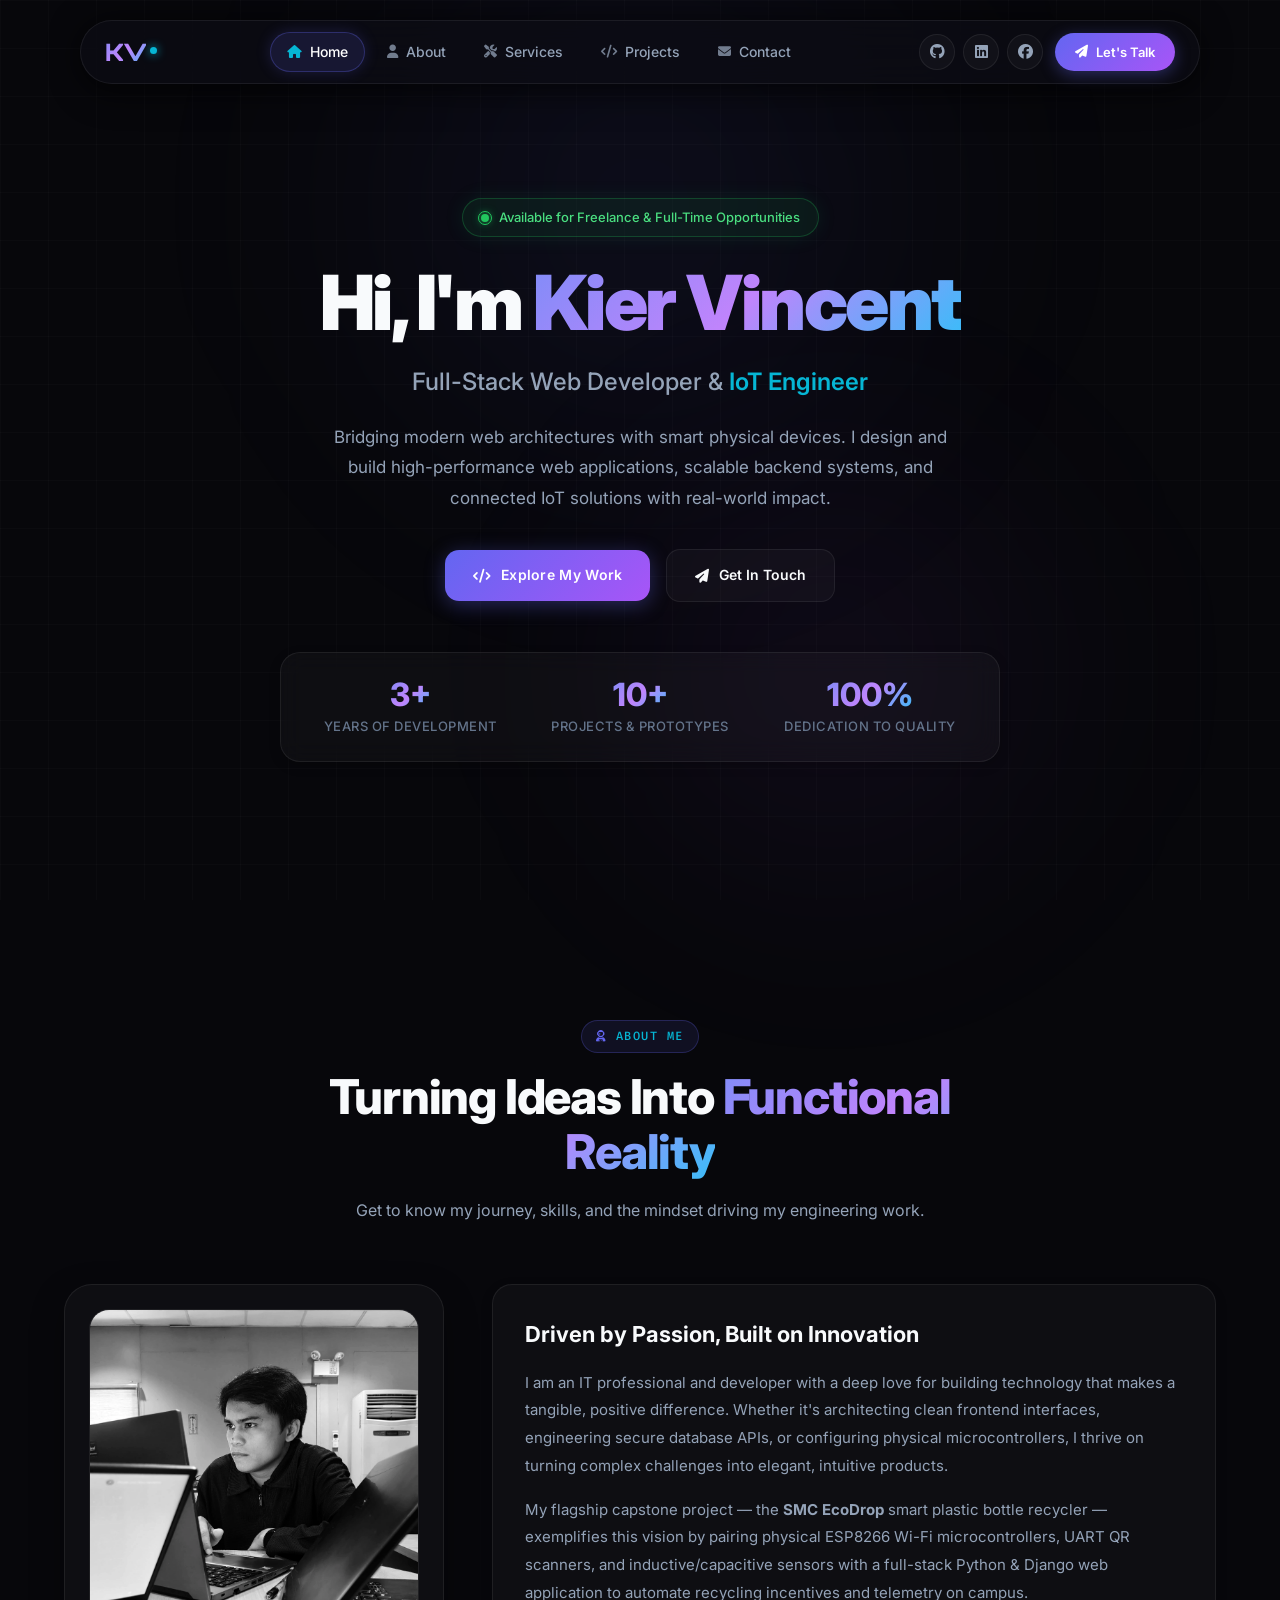
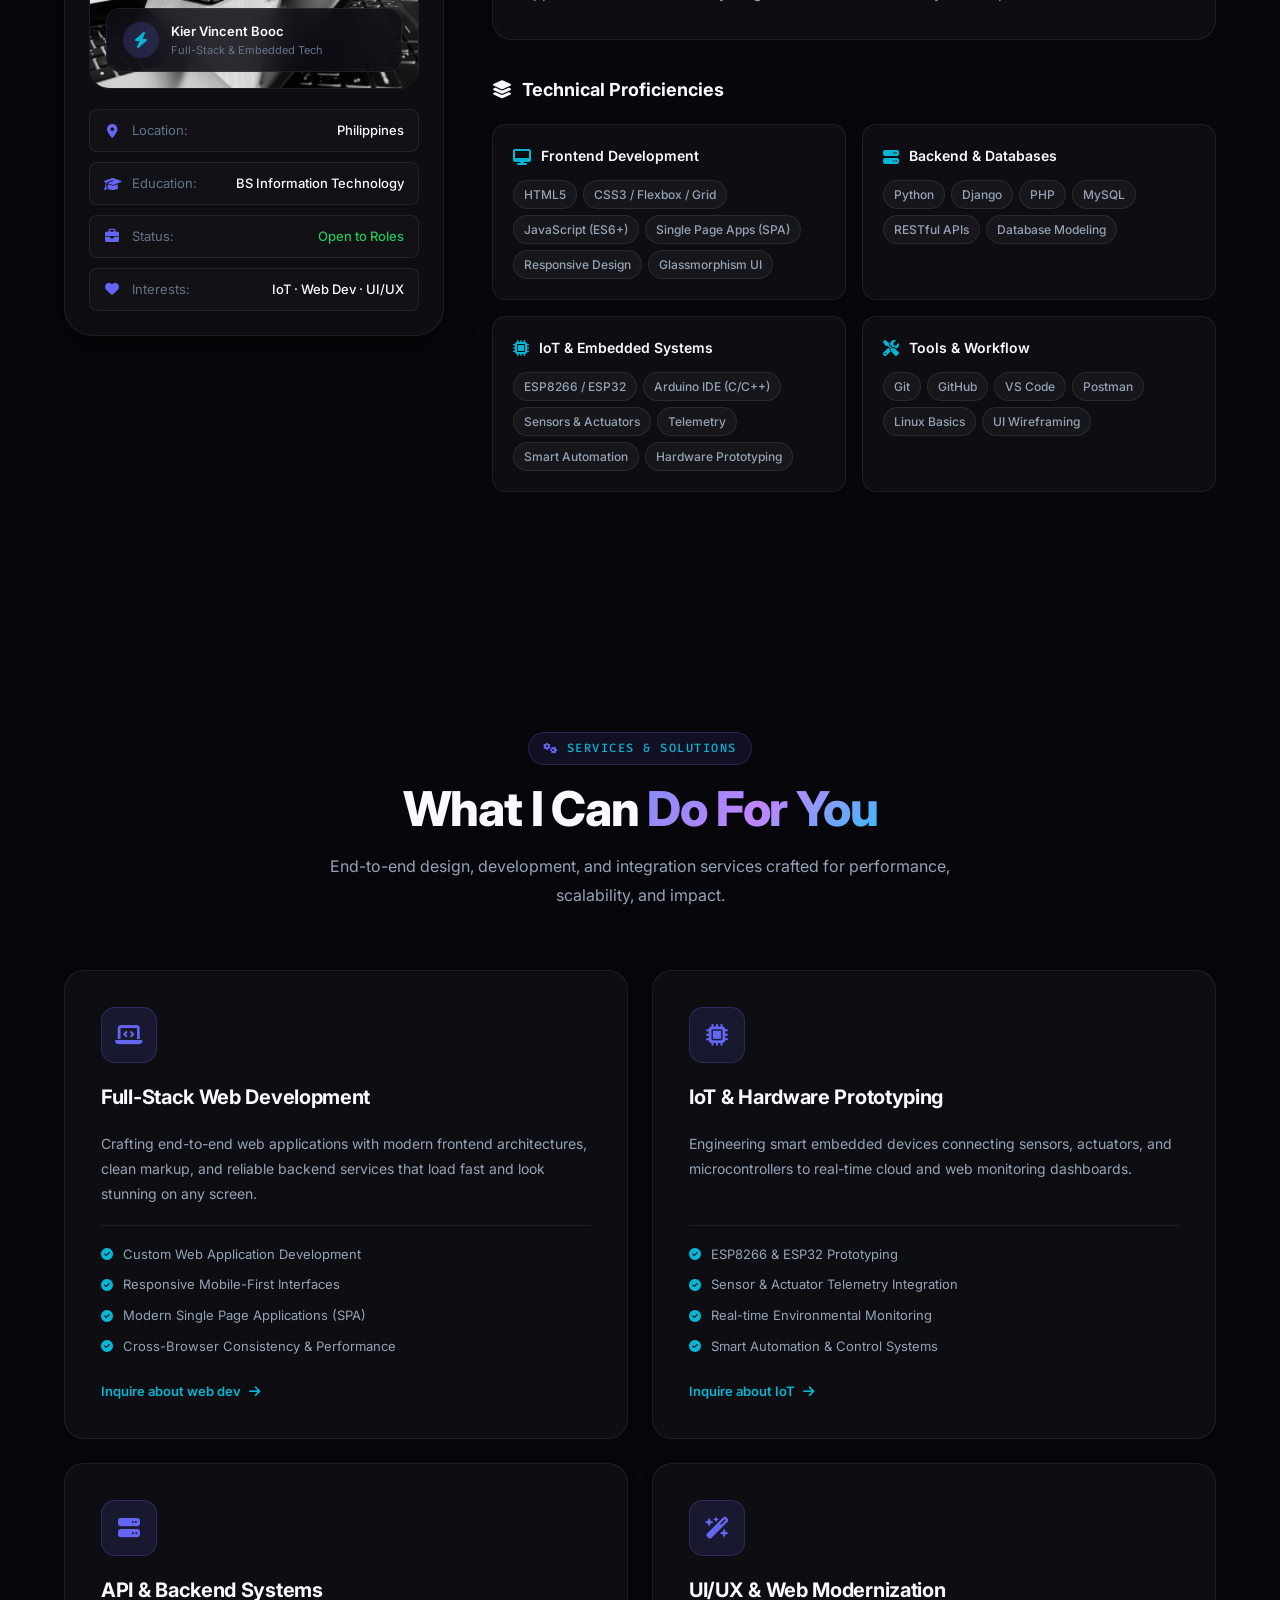
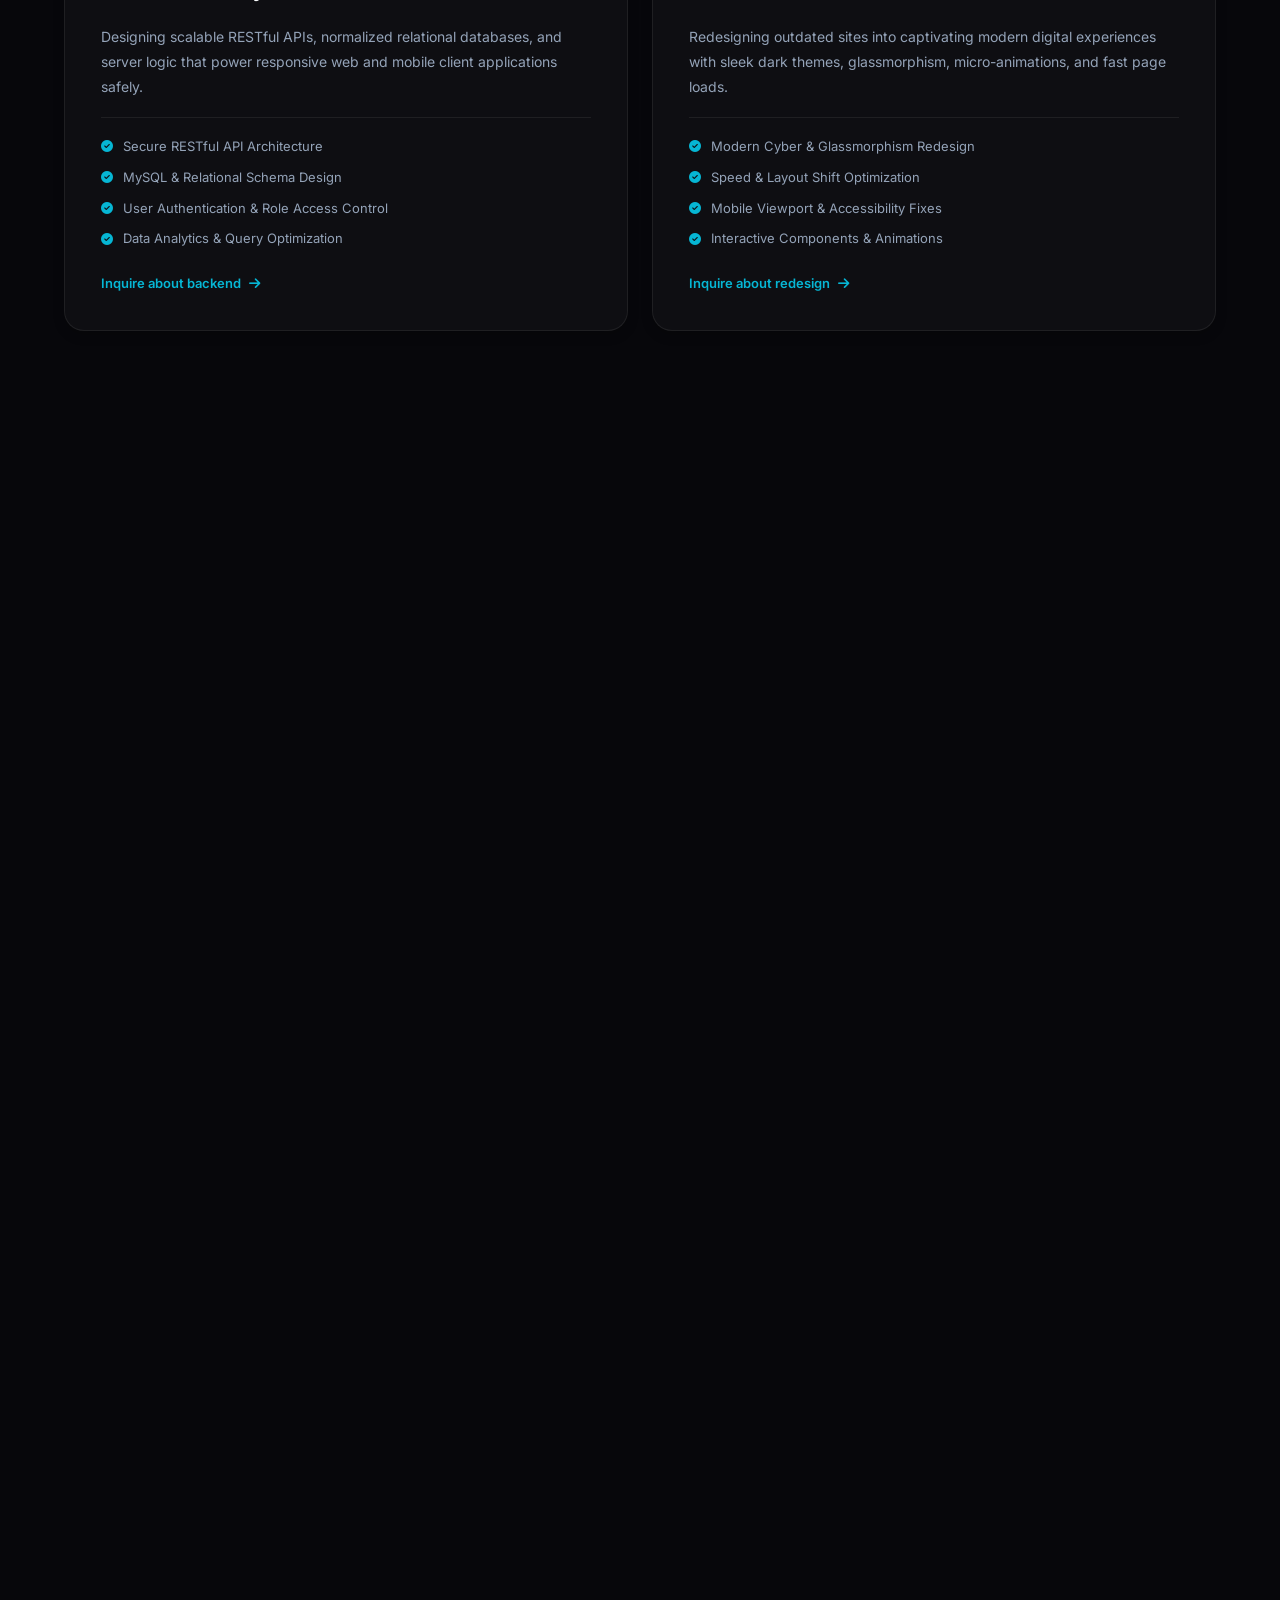
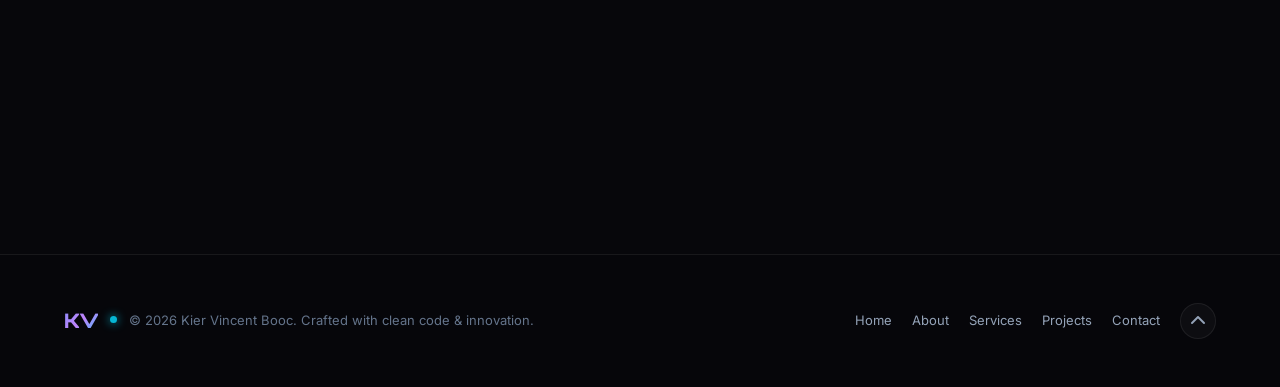
==== index.html @ 4b31ec6f "Refactor project: extract modular JS, optimize performance and accessibility" ====
<!DOCTYPE html>
<html lang="en">
<head>
    <meta charset="UTF-8">
    <meta name="viewport" content="width=device-width, initial-scale=1.0">
    <title>Kier Vincent Booc — Full-Stack Developer &amp; IoT Engineer</title>
    <meta name="description" content="Portfolio of Kier Vincent Booc — Full-Stack Developer and IoT Engineer crafting modern web applications, scalable backend systems, and intelligent embedded hardware.">
    <meta name="keywords" content="Kier Vincent Booc, Full Stack Developer, IoT Engineer, Web Developer, Portfolio, Philippines, Arduino, ESP8266, Python, Django">
    <meta name="author" content="Kier Vincent Booc">

    <!-- Open Graph / Social Sharing -->
    <meta property="og:type" content="website">
    <meta property="og:url" content="https://kiervincent5.github.io/">
    <meta property="og:title" content="Kier Vincent Booc — Full-Stack Developer &amp; IoT Engineer">
    <meta property="og:description" content="Modern web experiences, intelligent embedded hardware, and robust backend systems.">
    <meta property="og:image" content="assets/face.webp">

    <!-- Google Fonts Preconnect -->
    <link rel="preconnect" href="https://fonts.googleapis.com">
    <link rel="preconnect" href="https://fonts.gstatic.com" crossorigin>
    <link href="https://fonts.googleapis.com/css2?family=Inter:wght@300;400;500;600;700;800;900&family=Orbitron:wght@500;700;900&family=Fira+Code:wght@400;500;600&display=swap" rel="stylesheet">

    <!-- Font Awesome Icons -->
    <link rel="stylesheet" href="https://cdnjs.cloudflare.com/ajax/libs/font-awesome/6.5.1/css/all.min.css" crossorigin="anonymous" referrerpolicy="no-referrer">

    <!-- Application Stylesheet -->
    <link rel="stylesheet" href="styles/styles.css">

    <!-- Core Application Logic (Deferred) -->
    <script src="js/main.js" defer></script>
</head>
<body>
    <!-- Subtle Grid Background -->
    <div class="bg-grid-pattern" aria-hidden="true"></div>

    <!-- ==========================================================================
         SITE HEADER & FLOATING NAVIGATION
         ========================================================================== -->
    <header class="site-header">
        <nav class="navbar" id="navbar" aria-label="Main Navigation">
            <a href="#home" class="nav-brand" aria-label="Kier Vincent — Back to top">
                <span class="brand-logo">KV</span>
                <span class="brand-dot" aria-hidden="true"></span>
            </a>

            <!-- Desktop Menu -->
            <ul class="nav-menu">
                <li><a href="#home" class="nav-link active" id="nav-home"><i class="fa-solid fa-house" aria-hidden="true"></i> Home</a></li>
                <li><a href="#about" class="nav-link" id="nav-about"><i class="fa-solid fa-user" aria-hidden="true"></i> About</a></li>
                <li><a href="#services" class="nav-link" id="nav-services"><i class="fa-solid fa-screwdriver-wrench" aria-hidden="true"></i> Services</a></li>
                <li><a href="#projects" class="nav-link" id="nav-projects"><i class="fa-solid fa-code" aria-hidden="true"></i> Projects</a></li>
                <li><a href="#contact" class="nav-link" id="nav-contact"><i class="fa-solid fa-envelope" aria-hidden="true"></i> Contact</a></li>
            </ul>

            <!-- Header Actions -->
            <div class="nav-actions">
                <div class="nav-socials">
                    <a href="https://github.com/kiervincent5" class="social-icon-btn" aria-label="GitHub Profile" target="_blank" rel="noopener noreferrer">
                        <i class="fa-brands fa-github" aria-hidden="true"></i>
                    </a>
                    <a href="https://www.linkedin.com/in/kier-vincent-booc-4b088727a/" class="social-icon-btn" aria-label="LinkedIn Profile" target="_blank" rel="noopener noreferrer">
                        <i class="fa-brands fa-linkedin" aria-hidden="true"></i>
                    </a>
                    <a href="https://www.facebook.com/kiervincent35" class="social-icon-btn" aria-label="Facebook Profile" target="_blank" rel="noopener noreferrer">
                        <i class="fa-brands fa-facebook" aria-hidden="true"></i>
                    </a>
                </div>
                <a href="#contact" class="nav-cta-btn">
                    <i class="fa-solid fa-paper-plane" aria-hidden="true"></i> Let's Talk
                </a>
                <button class="mobile-toggle" id="mobileToggle" aria-label="Toggle navigation menu" aria-expanded="false" aria-controls="mobileDrawer">
                    <i class="fa-solid fa-bars" aria-hidden="true"></i>
                </button>
            </div>
        </nav>
    </header>

    <!-- Mobile Slide-Down Drawer -->
    <div class="mobile-drawer" id="mobileDrawer" role="dialog" aria-label="Mobile Navigation Menu">
        <a href="#home" class="nav-link mobile-link active"><i class="fa-solid fa-house" aria-hidden="true"></i> Home</a>
        <a href="#about" class="nav-link mobile-link"><i class="fa-solid fa-user" aria-hidden="true"></i> About</a>
        <a href="#services" class="nav-link mobile-link"><i class="fa-solid fa-screwdriver-wrench" aria-hidden="true"></i> Services</a>
        <a href="#projects" class="nav-link mobile-link"><i class="fa-solid fa-code" aria-hidden="true"></i> Projects</a>
        <a href="#contact" class="nav-link mobile-link"><i class="fa-solid fa-envelope" aria-hidden="true"></i> Contact</a>
        <div class="mobile-drawer-socials">
            <a href="https://github.com/kiervincent5" class="social-icon-btn" aria-label="GitHub Profile" target="_blank" rel="noopener noreferrer"><i class="fa-brands fa-github" aria-hidden="true"></i></a>
            <a href="https://www.linkedin.com/in/kier-vincent-booc-4b088727a/" class="social-icon-btn" aria-label="LinkedIn Profile" target="_blank" rel="noopener noreferrer"><i class="fa-brands fa-linkedin" aria-hidden="true"></i></a>
            <a href="https://www.facebook.com/kiervincent35" class="social-icon-btn" aria-label="Facebook Profile" target="_blank" rel="noopener noreferrer"><i class="fa-brands fa-facebook" aria-hidden="true"></i></a>
        </div>
    </div>

    <!-- ==========================================================================
         MAIN CONTENT WRAPPER
         ========================================================================== -->
    <main class="main-wrapper">

        <!-- ----------------------------------------------------------------------
             SECTION 1: HERO
             ---------------------------------------------------------------------- -->
        <section id="home" class="hero-section">
            <div class="container hero-content">
                <div class="status-badge">
                    <span class="status-dot" aria-hidden="true"></span>
                    Available for Freelance &amp; Full-Time Opportunities
                </div>

                <h1 class="hero-title">
                    Hi, I'm <span class="name-highlight">Kier Vincent</span>
                </h1>

                <p class="hero-role">
                    Full-Stack Web Developer &amp; <span>IoT Engineer</span>
                </p>

                <p class="hero-desc">
                    Bridging modern web architectures with smart physical devices. I design and build high-performance web applications, scalable backend systems, and connected IoT solutions with real-world impact.
                </p>

                <div class="hero-actions">
                    <a href="#projects" class="btn-primary">
                        <i class="fa-solid fa-code" aria-hidden="true"></i> Explore My Work
                    </a>
                    <a href="#contact" class="btn-secondary">
                        <i class="fa-solid fa-paper-plane" aria-hidden="true"></i> Get In Touch
                    </a>
                </div>

                <!-- Live Metrics Strip -->
                <div class="hero-stats">
                    <div class="stat-item">
                        <div class="stat-num">3+</div>
                        <div class="stat-label">Years of Development</div>
                    </div>
                    <div class="stat-item">
                        <div class="stat-num">10+</div>
                        <div class="stat-label">Projects &amp; Prototypes</div>
                    </div>
                    <div class="stat-item">
                        <div class="stat-num">100%</div>
                        <div class="stat-label">Dedication to Quality</div>
                    </div>
                </div>
            </div>
        </section>

        <!-- ----------------------------------------------------------------------
             SECTION 2: ABOUT
             ---------------------------------------------------------------------- -->
        <section id="about">
            <div class="container">
                <div class="section-head">
                    <div class="section-badge"><i class="fa-solid fa-user-astronaut" aria-hidden="true"></i> About Me</div>
                    <h2 class="section-title">Turning Ideas Into <span class="gradient-text">Functional Reality</span></h2>
                    <p class="section-desc">Get to know my journey, skills, and the mindset driving my engineering work.</p>
                </div>

                <div class="about-grid">
                    <!-- Profile Card -->
                    <div class="profile-card">
                        <div class="photo-wrapper">
                            <img src="assets/face.webp" alt="Kier Vincent Booc - Full-Stack Developer and IoT Engineer" width="400" height="400" fetchpriority="high">
                            <div class="photo-badge">
                                <div class="photo-badge-icon"><i class="fa-solid fa-bolt" aria-hidden="true"></i></div>
                                <div class="photo-badge-text">
                                    <span class="badge-title">Kier Vincent Booc</span>
                                    <span class="badge-subtitle">Full-Stack &amp; Embedded Tech</span>
                                </div>
                            </div>
                        </div>

                        <div class="profile-info-list">
                            <div class="profile-info-item">
                                <i class="fa-solid fa-location-dot" aria-hidden="true"></i>
                                <span>Location:</span>
                                <span>Philippines</span>
                            </div>
                            <div class="profile-info-item">
                                <i class="fa-solid fa-graduation-cap" aria-hidden="true"></i>
                                <span>Education:</span>
                                <span>BS Information Technology</span>
                            </div>
                            <div class="profile-info-item">
                                <i class="fa-solid fa-briefcase" aria-hidden="true"></i>
                                <span>Status:</span>
                                <span class="text-status-open">Open to Roles</span>
                            </div>
                            <div class="profile-info-item">
                                <i class="fa-solid fa-heart" aria-hidden="true"></i>
                                <span>Interests:</span>
                                <span>IoT · Web Dev · UI/UX</span>
                            </div>
                        </div>
                    </div>

                    <!-- Narrative & Categorized Skills -->
                    <div class="about-content">
                        <div class="about-bio-box">
                            <h3>Driven by Passion, Built on Innovation</h3>
                            <p>
                                I am an IT professional and developer with a deep love for building technology that makes a tangible, positive difference. Whether it's architecting clean frontend interfaces, engineering secure database APIs, or configuring physical microcontrollers, I thrive on turning complex challenges into elegant, intuitive products.
                            </p>
                            <p>
                                My flagship capstone project — the <strong>SMC EcoDrop</strong> smart plastic bottle recycler — exemplifies this vision by pairing physical ESP8266 Wi-Fi microcontrollers, UART QR scanners, and inductive/capacitive sensors with a full-stack Python &amp; Django web application to automate recycling incentives and telemetry on campus.
                            </p>
                        </div>

                        <!-- Skills Categorized -->
                        <div class="skills-block">
                            <div class="skills-block-title">
                                <i class="fa-solid fa-layer-group" aria-hidden="true"></i>
                                Technical Proficiencies
                            </div>

                            <div class="skills-categories">
                                <!-- Frontend -->
                                <div class="skill-category-card">
                                    <div class="category-header">
                                        <i class="fa-solid fa-desktop" aria-hidden="true"></i>
                                        <h4>Frontend Development</h4>
                                    </div>
                                    <div class="skills-pills">
                                        <span class="skill-pill">HTML5</span>
                                        <span class="skill-pill">CSS3 / Flexbox / Grid</span>
                                        <span class="skill-pill">JavaScript (ES6+)</span>
                                        <span class="skill-pill">Single Page Apps (SPA)</span>
                                        <span class="skill-pill">Responsive Design</span>
                                        <span class="skill-pill">Glassmorphism UI</span>
                                    </div>
                                </div>

                                <!-- Backend & Databases -->
                                <div class="skill-category-card">
                                    <div class="category-header">
                                        <i class="fa-solid fa-server" aria-hidden="true"></i>
                                        <h4>Backend &amp; Databases</h4>
                                    </div>
                                    <div class="skills-pills">
                                        <span class="skill-pill">Python</span>
                                        <span class="skill-pill">Django</span>
                                        <span class="skill-pill">PHP</span>
                                        <span class="skill-pill">MySQL</span>
                                        <span class="skill-pill">RESTful APIs</span>
                                        <span class="skill-pill">Database Modeling</span>
                                    </div>
                                </div>

                                <!-- IoT & Hardware -->
                                <div class="skill-category-card">
                                    <div class="category-header">
                                        <i class="fa-solid fa-microchip" aria-hidden="true"></i>
                                        <h4>IoT &amp; Embedded Systems</h4>
                                    </div>
                                    <div class="skills-pills">
                                        <span class="skill-pill">ESP8266 / ESP32</span>
                                        <span class="skill-pill">Arduino IDE (C/C++)</span>
                                        <span class="skill-pill">Sensors &amp; Actuators</span>
                                        <span class="skill-pill">Telemetry</span>
                                        <span class="skill-pill">Smart Automation</span>
                                        <span class="skill-pill">Hardware Prototyping</span>
                                    </div>
                                </div>

                                <!-- Tools & Workflow -->
                                <div class="skill-category-card">
                                    <div class="category-header">
                                        <i class="fa-solid fa-screwdriver-wrench" aria-hidden="true"></i>
                                        <h4>Tools &amp; Workflow</h4>
                                    </div>
                                    <div class="skills-pills">
                                        <span class="skill-pill">Git</span>
                                        <span class="skill-pill">GitHub</span>
                                        <span class="skill-pill">VS Code</span>
                                        <span class="skill-pill">Postman</span>
                                        <span class="skill-pill">Linux Basics</span>
                                        <span class="skill-pill">UI Wireframing</span>
                                    </div>
                                </div>
                            </div>
                        </div>

                    </div>
                </div>
            </div>
        </section>

        <!-- ----------------------------------------------------------------------
             SECTION 3: SERVICES
             ---------------------------------------------------------------------- -->
        <section id="services">
            <div class="container">
                <div class="section-head">
                    <div class="section-badge"><i class="fa-solid fa-gears" aria-hidden="true"></i> Services &amp; Solutions</div>
                    <h2 class="section-title">What I Can <span class="gradient-text">Do For You</span></h2>
                    <p class="section-desc">End-to-end design, development, and integration services crafted for performance, scalability, and impact.</p>
                </div>

                <div class="services-grid">
                    <!-- Service 1 -->
                    <div class="service-card">
                        <div class="service-icon-box">
                            <i class="fa-solid fa-laptop-code" aria-hidden="true"></i>
                        </div>
                        <h3 class="service-title">Full-Stack Web Development</h3>
                        <p class="service-desc">
                            Crafting end-to-end web applications with modern frontend architectures, clean markup, and reliable backend services that load fast and look stunning on any screen.
                        </p>
                        <ul class="service-features-list">
                            <li><i class="fa-solid fa-circle-check" aria-hidden="true"></i> Custom Web Application Development</li>
                            <li><i class="fa-solid fa-circle-check" aria-hidden="true"></i> Responsive Mobile-First Interfaces</li>
                            <li><i class="fa-solid fa-circle-check" aria-hidden="true"></i> Modern Single Page Applications (SPA)</li>
                            <li><i class="fa-solid fa-circle-check" aria-hidden="true"></i> Cross-Browser Consistency &amp; Performance</li>
                        </ul>
                        <a href="#contact" class="service-action-link">
                            Inquire about web dev <i class="fa-solid fa-arrow-right" aria-hidden="true"></i>
                        </a>
                    </div>

                    <!-- Service 2 -->
                    <div class="service-card">
                        <div class="service-icon-box">
                            <i class="fa-solid fa-microchip" aria-hidden="true"></i>
                        </div>
                        <h3 class="service-title">IoT &amp; Hardware Prototyping</h3>
                        <p class="service-desc">
                            Engineering smart embedded devices connecting sensors, actuators, and microcontrollers to real-time cloud and web monitoring dashboards.
                        </p>
                        <ul class="service-features-list">
                            <li><i class="fa-solid fa-circle-check" aria-hidden="true"></i> ESP8266 &amp; ESP32 Prototyping</li>
                            <li><i class="fa-solid fa-circle-check" aria-hidden="true"></i> Sensor &amp; Actuator Telemetry Integration</li>
                            <li><i class="fa-solid fa-circle-check" aria-hidden="true"></i> Real-time Environmental Monitoring</li>
                            <li><i class="fa-solid fa-circle-check" aria-hidden="true"></i> Smart Automation &amp; Control Systems</li>
                        </ul>
                        <a href="#contact" class="service-action-link">
                            Inquire about IoT <i class="fa-solid fa-arrow-right" aria-hidden="true"></i>
                        </a>
                    </div>

                    <!-- Service 3 -->
                    <div class="service-card">
                        <div class="service-icon-box">
                            <i class="fa-solid fa-server" aria-hidden="true"></i>
                        </div>
                        <h3 class="service-title">API &amp; Backend Systems</h3>
                        <p class="service-desc">
                            Designing scalable RESTful APIs, normalized relational databases, and server logic that power responsive web and mobile client applications safely.
                        </p>
                        <ul class="service-features-list">
                            <li><i class="fa-solid fa-circle-check" aria-hidden="true"></i> Secure RESTful API Architecture</li>
                            <li><i class="fa-solid fa-circle-check" aria-hidden="true"></i> MySQL &amp; Relational Schema Design</li>
                            <li><i class="fa-solid fa-circle-check" aria-hidden="true"></i> User Authentication &amp; Role Access Control</li>
                            <li><i class="fa-solid fa-circle-check" aria-hidden="true"></i> Data Analytics &amp; Query Optimization</li>
                        </ul>
                        <a href="#contact" class="service-action-link">
                            Inquire about backend <i class="fa-solid fa-arrow-right" aria-hidden="true"></i>
                        </a>
                    </div>

                    <!-- Service 4 -->
                    <div class="service-card">
                        <div class="service-icon-box">
                            <i class="fa-solid fa-wand-magic-sparkles" aria-hidden="true"></i>
                        </div>
                        <h3 class="service-title">UI/UX &amp; Web Modernization</h3>
                        <p class="service-desc">
                            Redesigning outdated sites into captivating modern digital experiences with sleek dark themes, glassmorphism, micro-animations, and fast page loads.
                        </p>
                        <ul class="service-features-list">
                            <li><i class="fa-solid fa-circle-check" aria-hidden="true"></i> Modern Cyber &amp; Glassmorphism Redesign</li>
                            <li><i class="fa-solid fa-circle-check" aria-hidden="true"></i> Speed &amp; Layout Shift Optimization</li>
                            <li><i class="fa-solid fa-circle-check" aria-hidden="true"></i> Mobile Viewport &amp; Accessibility Fixes</li>
                            <li><i class="fa-solid fa-circle-check" aria-hidden="true"></i> Interactive Components &amp; Animations</li>
                        </ul>
                        <a href="#contact" class="service-action-link">
                            Inquire about redesign <i class="fa-solid fa-arrow-right" aria-hidden="true"></i>
                        </a>
                    </div>
                </div>
            </div>
        </section>

        <!-- ----------------------------------------------------------------------
             SECTION 4: PROJECTS
             ---------------------------------------------------------------------- -->
        <section id="projects">
            <div class="container">
                <div class="section-head">
                    <div class="section-badge"><i class="fa-solid fa-code-fork" aria-hidden="true"></i> Portfolio Showcase</div>
                    <h2 class="section-title">Featured <span class="gradient-text">Works &amp; Case Studies</span></h2>
                    <p class="section-desc">A selection of IoT engineering systems, web platforms, and software solutions built with care.</p>
                </div>

                <div class="projects-list">

                    <!-- Spotlight Project: SMC EcoDrop Capstone -->
                    <div class="project-card-featured">
                        <div class="project-preview-media clickable-image" data-project-id="ecodrop" tabindex="0" role="button" aria-label="View screenshots for SMC EcoDrop">
                            <img src="assets/plasticbottle-recycle.jpg" alt="SMC EcoDrop Smart Recycler" width="600" height="450" loading="lazy" decoding="async">
                            <div class="media-hover-overlay" aria-hidden="true">
                                <i class="fa-solid fa-images"></i>
                                <span>Click to View 5 Screenshots</span>
                            </div>
                        </div>

                        <div class="project-card-body">
                            <div class="project-badge-row">
                                <span class="badge-featured"><i class="fa-solid fa-star" aria-hidden="true"></i> Featured Capstone Project</span>
                            </div>

                            <h3 class="project-card-title">SMC EcoDrop — Smart Plastic Bottle Recycler</h3>

                            <p class="project-card-desc">
                                An automated IoT recycling station that identifies students via a <strong>UART QR code scanner</strong>, validates deposited plastic bottles using <strong>inductive &amp; capacitive proximity sensors</strong>, and measures bin capacity with an <strong>HC-SR04 ultrasonic sensor</strong>. Data is transmitted via an <strong>ESP8266 Wi-Fi module</strong> to a <strong>Python &amp; Django web app</strong> that dispenses rewards and delivers real-time administrative analytics.
                            </p>

                            <div class="project-tech-tags">
                                <span class="tech-tag"><i class="fa-solid fa-wifi" aria-hidden="true"></i> ESP8266 Wi-Fi</span>
                                <span class="tech-tag"><i class="fa-brands fa-python" aria-hidden="true"></i> Python &amp; Django</span>
                                <span class="tech-tag"><i class="fa-solid fa-qrcode" aria-hidden="true"></i> UART QR Scanner</span>
                                <span class="tech-tag"><i class="fa-solid fa-wave-square" aria-hidden="true"></i> HC-SR04 Ultrasonic</span>
                                <span class="tech-tag"><i class="fa-solid fa-magnet" aria-hidden="true"></i> Proximity Sensors</span>
                                <span class="tech-tag"><i class="fa-solid fa-arrows-spin" aria-hidden="true"></i> MG996R Servo</span>
                            </div>

                            <!-- Hardware & Software Specs Breakdown -->
                            <div class="project-specs-grid">
                                <div class="spec-col">
                                    <div class="spec-col-title"><i class="fa-solid fa-microchip" aria-hidden="true"></i> Hardware System</div>
                                    <ul class="spec-list">
                                        <li><i class="fa-solid fa-wifi" aria-hidden="true"></i> <strong>ESP8266</strong> Wi-Fi Module</li>
                                        <li><i class="fa-solid fa-qrcode" aria-hidden="true"></i> <strong>UART TTL</strong> QR Code Scanner</li>
                                        <li><i class="fa-solid fa-magnet" aria-hidden="true"></i> <strong>Inductive &amp; Capacitive</strong> Sensors</li>
                                        <li><i class="fa-solid fa-wave-square" aria-hidden="true"></i> <strong>HC-SR04</strong> Ultrasonic Sensor</li>
                                        <li><i class="fa-solid fa-arrows-spin" aria-hidden="true"></i> <strong>MG996R</strong> High-Torque Servo</li>
                                        <li><i class="fa-solid fa-plug" aria-hidden="true"></i> <strong>12V Adapter</strong> &amp; Local Router</li>
                                    </ul>
                                </div>
                                <div class="spec-col">
                                    <div class="spec-col-title"><i class="fa-solid fa-code" aria-hidden="true"></i> Software Stack</div>
                                    <ul class="spec-list">
                                        <li><i class="fa-brands fa-python" aria-hidden="true"></i> <strong>Python &amp; Django</strong> Backend</li>
                                        <li><i class="fa-solid fa-globe" aria-hidden="true"></i> <strong>Web-Based Application</strong></li>
                                        <li><i class="fa-solid fa-microchip" aria-hidden="true"></i> <strong>Arduino IDE</strong> Firmware (C/C++)</li>
                                        <li><i class="fa-solid fa-terminal" aria-hidden="true"></i> <strong>Visual Studio Code</strong></li>
                                        <li><i class="fa-solid fa-coins" aria-hidden="true"></i> <strong>Reward Engine</strong> &amp; Analytics</li>
                                        <li><i class="fa-solid fa-network-wired" aria-hidden="true"></i> <strong>Local Wi-Fi</strong> LAN Telemetry</li>
                                    </ul>
                                </div>
                            </div>

                            <div class="project-buttons">
                                <button type="button" class="btn-project primary" data-project-id="ecodrop">
                                    <i class="fa-solid fa-images" aria-hidden="true"></i> View Screenshots
                                </button>
                                <a href="https://github.com/kiervincent5/SMC-EcoDrop" class="btn-project" target="_blank" rel="noopener noreferrer">
                                    <i class="fa-brands fa-github" aria-hidden="true"></i> GitHub Repository
                                </a>
                            </div>
                        </div>
                    </div>

                    <!-- Secondary Projects 2-Column Grid -->
                    <div class="projects-sub-grid">

                        <!-- Project 2: Django REST Backend -->
                        <div class="project-sub-card">
                            <div class="sub-card-media clickable-image" data-project-id="django" tabindex="0" role="button" aria-label="View Django Backend screenshot">
                                <img src="assets/django-dashboard.png" alt="Django REST Backend Platform" width="600" height="380" loading="lazy" decoding="async">
                            </div>
                            <div class="sub-card-body">
                                <div class="project-badge-row">
                                    <span class="badge-featured badge-cyan">
                                        <i class="fa-solid fa-server" aria-hidden="true"></i> Backend &amp; Cloud
                                    </span>
                                </div>
                                <h3>Web &amp; Backend Systems Platform</h3>
                                <p>
                                    High-performance backend architecture built with Python &amp; Django. Implements robust RESTful endpoints, JWT security, relational database migrations, and real-time administrative analytics dashboards.
                                </p>
                                <div class="project-tech-tags">
                                    <span class="tech-tag">Python</span>
                                    <span class="tech-tag">Django</span>
                                    <span class="tech-tag">REST API</span>
                                    <span class="tech-tag">MySQL</span>
                                </div>
                                <div class="project-buttons sub-card-actions">
                                    <button type="button" class="btn-project primary" data-project-id="django">
                                        <i class="fa-solid fa-images" aria-hidden="true"></i> Preview
                                    </button>
                                    <a href="https://github.com/kiervincent5" class="btn-project" target="_blank" rel="noopener noreferrer">
                                        <i class="fa-brands fa-github" aria-hidden="true"></i> GitHub Source
                                    </a>
                                </div>
                            </div>
                        </div>

                        <!-- Project 3: Smart IoT Mobile Controller -->
                        <div class="project-sub-card">
                            <div class="sub-card-media clickable-image" data-project-id="iotMobile" tabindex="0" role="button" aria-label="View IoT Mobile screenshot">
                                <img src="assets/iot-mobile.png" alt="IoT Mobile Controller" width="600" height="380" loading="lazy" decoding="async">
                            </div>
                            <div class="sub-card-body">
                                <div class="project-badge-row">
                                    <span class="badge-featured badge-purple">
                                        <i class="fa-solid fa-mobile-screen" aria-hidden="true"></i> Mobile &amp; Hardware
                                    </span>
                                </div>
                                <h3>IoT Mobile Controller &amp; Telemetry</h3>
                                <p>
                                    Cross-platform mobile application and interactive interface for controlling smart physical hardware. Visualizes real-time sensor streams, provides device toggles, and tracks historical metrics.
                                </p>
                                <div class="project-tech-tags">
                                    <span class="tech-tag">Mobile UI</span>
                                    <span class="tech-tag">IoT Telemetry</span>
                                    <span class="tech-tag">WebSockets</span>
                                    <span class="tech-tag">Automation</span>
                                </div>
                                <div class="project-buttons sub-card-actions">
                                    <button type="button" class="btn-project primary" data-project-id="iotMobile">
                                        <i class="fa-solid fa-images" aria-hidden="true"></i> Preview
                                    </button>
                                    <a href="https://github.com/kiervincent5" class="btn-project" target="_blank" rel="noopener noreferrer">
                                        <i class="fa-brands fa-github" aria-hidden="true"></i> GitHub Source
                                    </a>
                                </div>
                            </div>
                        </div>

                    </div>
                </div>
            </div>
        </section>

        <!-- ----------------------------------------------------------------------
             SECTION 5: CONTACT
             ---------------------------------------------------------------------- -->
        <section id="contact">
            <div class="container">
                <div class="section-head">
                    <div class="section-badge"><i class="fa-solid fa-paper-plane" aria-hidden="true"></i> Get In Touch</div>
                    <h2 class="section-title">Let's Build Something <span class="gradient-text">Great Together</span></h2>
                    <p class="section-desc">Have an upcoming project, a freelance opportunity, or want to discuss IoT and web development? Feel free to reach out anytime.</p>
                </div>

                <div class="contact-grid">
                    <!-- Contact Info Panel -->
                    <div class="contact-info-panel">
                        <div class="contact-card-box">
                            <h3>Let's Connect</h3>
                            <p>
                                I'm always open to discussing new software projects, IoT hardware ideas, or collaborative opportunities. Reach out via the channels below or send a message directly through the form.
                            </p>

                            <div class="contact-channels">
                                <a href="https://www.facebook.com/kiervincent35" class="channel-link channel-facebook" target="_blank" rel="noopener noreferrer">
                                    <div class="channel-icon"><i class="fa-brands fa-facebook-f" aria-hidden="true"></i></div>
                                    <div class="channel-details">
                                        <div class="channel-label">Facebook</div>
                                        <div class="channel-val">kiervincent35</div>
                                    </div>
                                    <i class="fa-solid fa-arrow-right" aria-hidden="true"></i>
                                </a>

                                <a href="https://www.linkedin.com/in/kier-vincent-booc-4b088727a/" class="channel-link channel-linkedin" target="_blank" rel="noopener noreferrer">
                                    <div class="channel-icon"><i class="fa-brands fa-linkedin-in" aria-hidden="true"></i></div>
                                    <div class="channel-details">
                                        <div class="channel-label">LinkedIn</div>
                                        <div class="channel-val">Kier Vincent Booc</div>
                                    </div>
                                    <i class="fa-solid fa-arrow-right" aria-hidden="true"></i>
                                </a>

                                <a href="https://github.com/kiervincent5" class="channel-link channel-github" target="_blank" rel="noopener noreferrer">
                                    <div class="channel-icon"><i class="fa-brands fa-github" aria-hidden="true"></i></div>
                                    <div class="channel-details">
                                        <div class="channel-label">GitHub</div>
                                        <div class="channel-val">kiervincent5</div>
                                    </div>
                                    <i class="fa-solid fa-arrow-right" aria-hidden="true"></i>
                                </a>
                            </div>

                            <div class="response-card">
                                <span class="response-pulse" aria-hidden="true"></span>
                                <div>
                                    <div class="response-text-title">Estimated Response Time</div>
                                    <div class="response-text-val">Usually within 24 hours</div>
                                </div>
                            </div>
                        </div>
                    </div>

                    <!-- Contact Form Panel -->
                    <div class="contact-form-panel">
                        <form class="contact-form" id="contactForm" novalidate>
                            <div class="form-row">
                                <div class="form-group">
                                    <label for="firstName">First Name</label>
                                    <input type="text" id="firstName" name="firstName" placeholder="John" autocomplete="given-name" required>
                                </div>
                                <div class="form-group">
                                    <label for="lastName">Last Name</label>
                                    <input type="text" id="lastName" name="lastName" placeholder="Doe" autocomplete="family-name" required>
                                </div>
                            </div>

                            <div class="form-group">
                                <label for="email">Email Address</label>
                                <input type="email" id="email" name="email" placeholder="john.doe@example.com" autocomplete="email" required>
                            </div>

                            <div class="form-group">
                                <label for="serviceInterest">Service of Interest</label>
                                <select id="serviceInterest" name="serviceInterest">
                                    <option value="General Inquiry">General Inquiry / Greeting</option>
                                    <option value="Full-Stack Web Development">Full-Stack Web Development</option>
                                    <option value="IoT & Hardware Prototyping">IoT &amp; Hardware Prototyping</option>
                                    <option value="API & Backend Systems">API &amp; Backend Systems</option>
                                    <option value="UI/UX & Web Modernization">UI/UX &amp; Web Modernization</option>
                                </select>
                            </div>

                            <div class="form-group">
                                <label for="message">Message</label>
                                <textarea id="message" name="message" placeholder="Tell me about your project, requirements, or idea..." required></textarea>
                            </div>

                            <div class="form-submit-row">
                                <button type="submit" class="btn-primary" id="submitBtn">
                                    <i class="fa-solid fa-paper-plane" aria-hidden="true"></i> Send Message
                                </button>
                            </div>

                            <div id="formStatus"></div>
                        </form>
                    </div>
                </div>
            </div>
        </section>

    </main>

    <!-- ==========================================================================
         SITE FOOTER
         ========================================================================== -->
    <footer class="site-footer">
        <div class="container footer-content">
            <div class="footer-brand">
                <span class="brand-logo">KV</span>
                <span class="brand-dot" aria-hidden="true"></span>
                <span class="footer-copy">&copy; 2026 Kier Vincent Booc. Crafted with clean code &amp; innovation.</span>
            </div>

            <div class="footer-links">
                <a href="#home" class="footer-link">Home</a>
                <a href="#about" class="footer-link">About</a>
                <a href="#services" class="footer-link">Services</a>
                <a href="#projects" class="footer-link">Projects</a>
                <a href="#contact" class="footer-link">Contact</a>
                <a href="#home" class="back-to-top-btn" aria-label="Back to top">
                    <i class="fa-solid fa-chevron-up" aria-hidden="true"></i>
                </a>
            </div>
        </div>
    </footer>

    <!-- ==========================================================================
         SCREENSHOT GALLERY MODAL LIGHTBOX
         ========================================================================== -->
    <div id="projectModal" class="modal" role="dialog" aria-modal="true" aria-labelledby="modalTitle">
        <div class="modal-content">
            <button type="button" class="close-modal" id="closeModalBtn" aria-label="Close modal">&times;</button>
            
            <div class="modal-media-frame">
                <div class="modal-controls">
                    <button type="button" class="nav-arrow prev-arrow" aria-label="Previous screenshot"><i class="fa-solid fa-chevron-left" aria-hidden="true"></i></button>
                    <button type="button" class="nav-arrow next-arrow" aria-label="Next screenshot"><i class="fa-solid fa-chevron-right" aria-hidden="true"></i></button>
                </div>
                <img id="modalImg" src="" alt="Project Screenshot Preview">
            </div>

            <div class="modal-dots" id="modalDots"></div>

            <div class="modal-footer">
                <h3 id="modalTitle"></h3>
                <p id="modalDesc"></p>
            </div>
        </div>
    </div>
</body>
</html>
---- styles/styles.css ----
/* ==========================================================================
   KV. — KIER VINCENT BOOC PORTFOLIO
   Modern Cyber-Glass Design System & Stylesheet (2026 Edition)
   ========================================================================== */

@import url('https://fonts.googleapis.com/css2?family=Inter:wght@300;400;500;600;700;800;900&family=Orbitron:wght@500;700;900&family=Fira+Code:wght@400;500;600&display=swap');

/* --- Root Design Tokens --- */
:root {
    --bg-primary: #07070b;
    --bg-secondary: #0d0d15;
    --bg-card: rgba(255, 255, 255, 0.03);
    --bg-card-hover: rgba(255, 255, 255, 0.06);
    --bg-glass: rgba(13, 13, 21, 0.75);
    --bg-glass-elevated: rgba(22, 22, 35, 0.85);

    --accent-1: #6366f1;       /* Indigo */
    --accent-2: #a855f7;       /* Purple */
    --accent-3: #06b6d4;       /* Cyan */
    --accent-green: #22c55e;   /* Online / Active */

    --gradient-main: linear-gradient(135deg, #6366f1 0%, #a855f7 100%);
    --gradient-text: linear-gradient(135deg, #818cf8 0%, #c084fc 50%, #38bdf8 100%);
    --gradient-glow: linear-gradient(135deg, rgba(99, 102, 241, 0.25), rgba(168, 85, 247, 0.25));

    --text-primary: #f8fafc;
    --text-secondary: #94a3b8;
    --text-muted: #64748b;
    --text-accent: #818cf8;

    --border-subtle: rgba(255, 255, 255, 0.07);
    --border-card: rgba(255, 255, 255, 0.09);
    --border-accent: rgba(99, 102, 241, 0.4);

    --shadow-sm: 0 4px 12px rgba(0, 0, 0, 0.2);
    --shadow-md: 0 12px 32px rgba(0, 0, 0, 0.35);
    --shadow-lg: 0 20px 50px rgba(0, 0, 0, 0.5);
    --shadow-glow: 0 0 40px rgba(99, 102, 241, 0.18);
    --shadow-glow-strong: 0 0 60px rgba(99, 102, 241, 0.3);

    --radius-sm: 8px;
    --radius-md: 14px;
    --radius-lg: 20px;
    --radius-xl: 28px;
    --radius-full: 9999px;

    --transition: all 0.3s cubic-bezier(0.16, 1, 0.3, 1);
    --transition-fast: all 0.15s ease;
}

/* --- Global Reset & Base --- */
*, *::before, *::after {
    margin: 0;
    padding: 0;
    box-sizing: border-box;
}

html {
    scroll-behavior: smooth;
    font-size: 16px;
    color-scheme: dark;
}

body {
    font-family: 'Inter', -apple-system, BlinkMacSystemFont, sans-serif;
    background-color: var(--bg-primary);
    color: var(--text-primary);
    line-height: 1.6;
    overflow-x: hidden;
    position: relative;
    min-height: 100vh;
}

/* Background Ambient Lighting */
body::before {
    content: '';
    position: fixed;
    top: -20%;
    left: 20%;
    width: 60vw;
    height: 60vw;
    border-radius: 50%;
    background: radial-gradient(circle, rgba(99, 102, 241, 0.09) 0%, transparent 70%);
    pointer-events: none;
    z-index: 0;
    filter: blur(100px);
}

body::after {
    content: '';
    position: fixed;
    bottom: -10%;
    right: 10%;
    width: 50vw;
    height: 50vw;
    border-radius: 50%;
    background: radial-gradient(circle, rgba(168, 85, 247, 0.07) 0%, transparent 70%);
    pointer-events: none;
    z-index: 0;
    filter: blur(90px);
}

.bg-grid-pattern {
    position: fixed;
    inset: 0;
    background-image: 
        linear-gradient(rgba(255, 255, 255, 0.02) 1px, transparent 1px),
        linear-gradient(90deg, rgba(255, 255, 255, 0.02) 1px, transparent 1px);
    background-size: 48px 48px;
    pointer-events: none;
    z-index: 0;
}

/* Container Wrapper */
.main-wrapper {
    position: relative;
    z-index: 1;
    width: 100%;
}

.container {
    width: 100%;
    max-width: 1200px;
    margin: 0 auto;
    padding: 0 24px;
}

/* ==========================================================================
   HEADER & NAVBAR (Modern Floating Glass Island)
   ========================================================================== */
.site-header {
    position: fixed;
    top: 20px;
    left: 0;
    width: 100%;
    z-index: 1000;
    display: flex;
    justify-content: center;
    pointer-events: none;
    padding: 0 20px;
}

.navbar {
    pointer-events: auto;
    width: 100%;
    max-width: 1120px;
    height: 64px;
    background: var(--bg-glass);
    backdrop-filter: blur(20px);
    -webkit-backdrop-filter: blur(20px);
    border: 1px solid var(--border-subtle);
    border-radius: var(--radius-full);
    display: flex;
    align-items: center;
    justify-content: space-between;
    padding: 0 24px;
    box-shadow: var(--shadow-md), 0 0 30px rgba(0, 0, 0, 0.5);
    transition: var(--transition);
}

.nav-scrolled {
    background: rgba(10, 10, 18, 0.92);
    border-color: rgba(255, 255, 255, 0.12);
    box-shadow: var(--shadow-lg), var(--shadow-glow);
}

/* Logo */
.nav-brand {
    display: flex;
    align-items: center;
    text-decoration: none;
    gap: 4px;
}

.brand-logo {
    font-family: 'Orbitron', sans-serif;
    font-size: 24px;
    font-weight: 900;
    letter-spacing: -1px;
    background: var(--gradient-text);
    -webkit-background-clip: text;
    -webkit-text-fill-color: transparent;
    background-clip: text;
    transition: var(--transition);
}

.brand-dot {
    width: 7px;
    height: 7px;
    border-radius: 50%;
    background: var(--accent-3);
    box-shadow: 0 0 10px var(--accent-3);
    margin-bottom: 2px;
}

.nav-brand:hover .brand-logo {
    filter: drop-shadow(0 0 12px rgba(99, 102, 241, 0.7));
}

/* Nav Links */
.nav-menu {
    display: flex;
    align-items: center;
    list-style: none;
    gap: 6px;
}

.nav-link {
    text-decoration: none;
    color: var(--text-secondary);
    font-size: 14px;
    font-weight: 500;
    padding: 8px 16px;
    border-radius: var(--radius-full);
    transition: var(--transition);
    display: flex;
    align-items: center;
    gap: 8px;
    position: relative;
}

.nav-link i {
    font-size: 13px;
    opacity: 0.75;
}

.nav-link:hover {
    color: var(--text-primary);
    background: rgba(255, 255, 255, 0.05);
}

.nav-link.active {
    color: #fff;
    background: rgba(99, 102, 241, 0.15);
    border: 1px solid rgba(99, 102, 241, 0.3);
    box-shadow: 0 0 15px rgba(99, 102, 241, 0.2);
}

.nav-link.active i {
    color: var(--accent-3);
    opacity: 1;
}

/* Header Right Actions */
.nav-actions {
    display: flex;
    align-items: center;
    gap: 12px;
}

.nav-socials {
    display: flex;
    align-items: center;
    gap: 8px;
}

.social-icon-btn {
    width: 36px;
    height: 36px;
    border-radius: 50%;
    background: var(--bg-card);
    border: 1px solid var(--border-subtle);
    display: flex;
    align-items: center;
    justify-content: center;
    color: var(--text-secondary);
    text-decoration: none;
    font-size: 15px;
    transition: var(--transition);
}

.social-icon-btn:hover {
    color: var(--text-primary);
    border-color: var(--border-accent);
    background: var(--bg-card-hover);
    transform: translateY(-2px);
    box-shadow: 0 0 12px rgba(99, 102, 241, 0.3);
}

.nav-cta-btn {
    display: inline-flex;
    align-items: center;
    gap: 8px;
    padding: 9px 20px;
    border-radius: var(--radius-full);
    background: var(--gradient-main);
    color: white;
    text-decoration: none;
    font-size: 13px;
    font-weight: 600;
    transition: var(--transition);
    box-shadow: 0 4px 16px rgba(99, 102, 241, 0.35);
}

.nav-cta-btn:hover {
    transform: translateY(-2px);
    box-shadow: 0 8px 24px rgba(99, 102, 241, 0.5);
    filter: brightness(1.1);
}

/* Mobile Toggle */
.mobile-toggle {
    display: none;
    background: transparent;
    border: none;
    color: var(--text-primary);
    font-size: 20px;
    cursor: pointer;
    width: 40px;
    height: 40px;
    border-radius: 50%;
    align-items: center;
    justify-content: center;
}

/* Mobile Drawer */
.mobile-drawer {
    display: none;
    position: fixed;
    top: 90px;
    left: 20px;
    right: 20px;
    background: rgba(13, 13, 21, 0.96);
    backdrop-filter: blur(24px);
    -webkit-backdrop-filter: blur(24px);
    border: 1px solid var(--border-subtle);
    border-radius: var(--radius-lg);
    padding: 24px;
    z-index: 999;
    box-shadow: var(--shadow-lg), var(--shadow-glow);
    flex-direction: column;
    gap: 16px;
}

.mobile-drawer.active {
    display: flex;
    animation: drawerIn 0.25s ease forwards;
}

.mobile-drawer .nav-link {
    font-size: 16px;
    padding: 12px 18px;
    border-radius: var(--radius-md);
}

.mobile-drawer-socials {
    display: flex;
    gap: 12px;
    padding-top: 12px;
    border-top: 1px solid var(--border-subtle);
    justify-content: center;
}

/* ==========================================================================
   SECTIONS COMMON STYLES
   ========================================================================== */
section {
    padding: 120px 0;
    scroll-margin-top: 80px;
    position: relative;
}

.section-head {
    text-align: center;
    max-width: 680px;
    margin: 0 auto 60px auto;
}

.section-badge {
    display: inline-flex;
    align-items: center;
    gap: 8px;
    padding: 6px 14px;
    background: rgba(99, 102, 241, 0.1);
    border: 1px solid rgba(99, 102, 241, 0.25);
    border-radius: var(--radius-full);
    font-family: 'Fira Code', monospace;
    font-size: 12px;
    font-weight: 500;
    color: var(--accent-3);
    text-transform: uppercase;
    letter-spacing: 1.5px;
    margin-bottom: 16px;
}

.section-badge i {
    font-size: 11px;
    color: var(--accent-1);
}

.section-title {
    font-size: clamp(32px, 4vw, 48px);
    font-weight: 800;
    letter-spacing: -1.2px;
    line-height: 1.15;
    margin-bottom: 16px;
    color: var(--text-primary);
}

.section-title .gradient-text {
    background: var(--gradient-text);
    -webkit-background-clip: text;
    -webkit-text-fill-color: transparent;
    background-clip: text;
}

.section-desc {
    font-size: 16px;
    color: var(--text-secondary);
    line-height: 1.8;
}

/* Buttons */
.btn-primary {
    display: inline-flex;
    align-items: center;
    justify-content: center;
    gap: 10px;
    padding: 14px 28px;
    border-radius: var(--radius-md);
    background: var(--gradient-main);
    color: white;
    text-decoration: none;
    font-size: 14px;
    font-weight: 600;
    letter-spacing: 0.3px;
    transition: var(--transition);
    border: none;
    cursor: pointer;
    box-shadow: 0 4px 20px rgba(99, 102, 241, 0.35);
}

.btn-primary:hover {
    transform: translateY(-2px);
    box-shadow: 0 8px 30px rgba(99, 102, 241, 0.55);
    filter: brightness(1.1);
}

.btn-secondary {
    display: inline-flex;
    align-items: center;
    justify-content: center;
    gap: 10px;
    padding: 14px 28px;
    border-radius: var(--radius-md);
    background: var(--bg-card);
    color: var(--text-primary);
    text-decoration: none;
    font-size: 14px;
    font-weight: 600;
    border: 1px solid var(--border-subtle);
    transition: var(--transition);
    cursor: pointer;
}

.btn-secondary:hover {
    transform: translateY(-2px);
    border-color: var(--border-accent);
    background: var(--bg-card-hover);
    box-shadow: var(--shadow-glow);
}

/* ==========================================================================
   SECTION 1: HERO SECTION
   ========================================================================== */
.hero-section {
    min-height: 100vh;
    display: flex;
    align-items: center;
    justify-content: center;
    padding-top: 140px;
    padding-bottom: 80px;
    position: relative;
}

.hero-content {
    max-width: 860px;
    text-align: center;
    display: flex;
    flex-direction: column;
    align-items: center;
}

.status-badge {
    display: inline-flex;
    align-items: center;
    gap: 10px;
    padding: 8px 18px;
    border-radius: var(--radius-full);
    background: rgba(34, 197, 94, 0.08);
    border: 1px solid rgba(34, 197, 94, 0.25);
    color: #4ade80;
    font-size: 13px;
    font-weight: 500;
    margin-bottom: 24px;
    box-shadow: 0 0 20px rgba(34, 197, 94, 0.1);
}

.status-dot {
    width: 8px;
    height: 8px;
    border-radius: 50%;
    background: #22c55e;
    box-shadow: 0 0 10px #22c55e;
    position: relative;
}

.status-dot::after {
    content: '';
    position: absolute;
    inset: -3px;
    border-radius: 50%;
    border: 1px solid #22c55e;
    animation: ping 2s cubic-bezier(0, 0, 0.2, 1) infinite;
}

.hero-title {
    font-size: clamp(40px, 6vw, 76px);
    font-weight: 900;
    letter-spacing: -2.5px;
    line-height: 1.08;
    margin-bottom: 20px;
}

.hero-title .name-highlight {
    background: var(--gradient-text);
    -webkit-background-clip: text;
    -webkit-text-fill-color: transparent;
    background-clip: text;
    display: inline-block;
}

.hero-role {
    font-size: clamp(18px, 2.5vw, 24px);
    font-weight: 500;
    color: var(--text-secondary);
    margin-bottom: 20px;
}

.hero-role span {
    color: var(--accent-3);
    font-weight: 600;
}

.hero-desc {
    font-size: 17px;
    color: var(--text-secondary);
    max-width: 640px;
    line-height: 1.8;
    margin-bottom: 36px;
}

.hero-actions {
    display: flex;
    align-items: center;
    justify-content: center;
    gap: 16px;
    flex-wrap: wrap;
    margin-bottom: 50px;
}

/* Hero Stats Strip */
.hero-stats {
    display: grid;
    grid-template-columns: repeat(3, 1fr);
    gap: 20px;
    width: 100%;
    max-width: 720px;
    padding: 24px;
    background: var(--bg-card);
    border: 1px solid var(--border-subtle);
    border-radius: var(--radius-lg);
    backdrop-filter: blur(12px);
    box-shadow: var(--shadow-sm);
}

.stat-item {
    display: flex;
    flex-direction: column;
    align-items: center;
    text-align: center;
}

.stat-num {
    font-size: 32px;
    font-weight: 800;
    color: var(--text-primary);
    background: var(--gradient-text);
    -webkit-background-clip: text;
    -webkit-text-fill-color: transparent;
    background-clip: text;
    line-height: 1.1;
    margin-bottom: 4px;
}

.stat-label {
    font-size: 13px;
    color: var(--text-muted);
    font-weight: 500;
    text-transform: uppercase;
    letter-spacing: 0.5px;
}

/* ==========================================================================
   SECTION 2: ABOUT SECTION
   ========================================================================== */
.about-grid {
    display: grid;
    grid-template-columns: 380px 1fr;
    gap: 48px;
    align-items: flex-start;
}

/* Profile Photo Card */
.profile-card {
    background: var(--bg-card);
    border: 1px solid var(--border-subtle);
    border-radius: var(--radius-xl);
    padding: 24px;
    display: flex;
    flex-direction: column;
    gap: 20px;
    box-shadow: var(--shadow-md);
    position: sticky;
    top: 110px;
}

.photo-wrapper {
    position: relative;
    width: 100%;
    height: 380px;
    border-radius: var(--radius-lg);
    overflow: hidden;
    border: 1px solid var(--border-subtle);
}

.photo-wrapper img {
    width: 100%;
    height: 100%;
    object-fit: cover;
    filter: contrast(1.05);
    transition: var(--transition);
}

.photo-wrapper:hover img {
    transform: scale(1.04);
}

.photo-badge {
    position: absolute;
    bottom: 16px;
    left: 16px;
    right: 16px;
    padding: 12px 16px;
    background: rgba(13, 13, 21, 0.85);
    backdrop-filter: blur(12px);
    border: 1px solid var(--border-subtle);
    border-radius: var(--radius-md);
    display: flex;
    align-items: center;
    gap: 12px;
}

.photo-badge-icon {
    width: 36px;
    height: 36px;
    border-radius: 50%;
    background: rgba(99, 102, 241, 0.2);
    display: flex;
    align-items: center;
    justify-content: center;
    color: var(--accent-3);
    font-size: 16px;
    flex-shrink: 0;
}

.photo-badge-text {
    display: flex;
    flex-direction: column;
}

.badge-title {
    font-size: 13px;
    font-weight: 600;
    color: var(--text-primary);
}

.badge-subtitle {
    font-size: 11px;
    color: var(--text-muted);
}

/* Quick Info Badges in Profile Card */
.profile-info-list {
    display: flex;
    flex-direction: column;
    gap: 10px;
}

.profile-info-item {
    display: flex;
    align-items: center;
    gap: 12px;
    padding: 10px 14px;
    background: rgba(255, 255, 255, 0.02);
    border: 1px solid var(--border-subtle);
    border-radius: var(--radius-sm);
    font-size: 13px;
}

.profile-info-item i {
    color: var(--accent-1);
    font-size: 14px;
    width: 16px;
    text-align: center;
}

.profile-info-item span:first-of-type {
    color: var(--text-muted);
}

.profile-info-item span:last-of-type {
    margin-left: auto;
    color: var(--text-primary);
    font-weight: 500;
}

.text-status-open {
    color: var(--accent-green) !important;
}

/* About Content Column */
.about-content {
    display: flex;
    flex-direction: column;
    gap: 36px;
}

.about-bio-box {
    background: var(--bg-card);
    border: 1px solid var(--border-subtle);
    border-radius: var(--radius-lg);
    padding: 32px;
    box-shadow: var(--shadow-sm);
}

.about-bio-box h3 {
    font-size: 22px;
    font-weight: 700;
    margin-bottom: 16px;
    color: var(--text-primary);
}

.about-bio-box p {
    font-size: 15px;
    line-height: 1.85;
    color: var(--text-secondary);
    margin-bottom: 16px;
}

.about-bio-box p:last-child {
    margin-bottom: 0;
}

/* Skills Categories */
.skills-block {
    display: flex;
    flex-direction: column;
    gap: 20px;
}

.skills-block-title {
    font-size: 18px;
    font-weight: 700;
    color: var(--text-primary);
    display: flex;
    align-items: center;
    gap: 10px;
}

.skills-categories {
    display: grid;
    grid-template-columns: repeat(2, 1fr);
    gap: 16px;
}

.skill-category-card {
    background: var(--bg-card);
    border: 1px solid var(--border-subtle);
    border-radius: var(--radius-md);
    padding: 20px;
    transition: var(--transition);
}

.skill-category-card:hover {
    border-color: var(--border-accent);
    background: var(--bg-card-hover);
    transform: translateY(-2px);
    box-shadow: var(--shadow-glow);
}

.category-header {
    display: flex;
    align-items: center;
    gap: 10px;
    margin-bottom: 12px;
}

.category-header i {
    color: var(--accent-3);
    font-size: 16px;
}

.category-header h4 {
    font-size: 14px;
    font-weight: 600;
    color: var(--text-primary);
}

.skills-pills {
    display: flex;
    flex-wrap: wrap;
    gap: 6px;
}

.skill-pill {
    padding: 4px 10px;
    background: rgba(255, 255, 255, 0.04);
    border: 1px solid rgba(255, 255, 255, 0.08);
    border-radius: var(--radius-full);
    font-size: 12px;
    font-weight: 500;
    color: var(--text-secondary);
    transition: var(--transition-fast);
}

.skill-pill:hover {
    color: var(--accent-3);
    border-color: rgba(6, 182, 212, 0.35);
    background: rgba(6, 182, 212, 0.1);
}

/* ==========================================================================
   SECTION 3: SERVICES SECTION
   ========================================================================== */
.services-grid {
    display: grid;
    grid-template-columns: repeat(2, 1fr);
    gap: 24px;
}

.service-card {
    background: var(--bg-card);
    border: 1px solid var(--border-subtle);
    border-radius: var(--radius-lg);
    padding: 36px;
    display: flex;
    flex-direction: column;
    gap: 18px;
    position: relative;
    overflow: hidden;
    transition: var(--transition);
    box-shadow: var(--shadow-sm);
}

.service-card::before {
    content: '';
    position: absolute;
    top: 0;
    left: 0;
    width: 100%;
    height: 3px;
    background: var(--gradient-main);
    opacity: 0;
    transition: var(--transition);
}

.service-card:hover {
    border-color: var(--border-accent);
    background: var(--bg-card-hover);
    transform: translateY(-5px);
    box-shadow: var(--shadow-md), var(--shadow-glow);
}

.service-card:hover::before {
    opacity: 1;
}

.service-icon-box {
    width: 56px;
    height: 56px;
    border-radius: var(--radius-md);
    background: rgba(99, 102, 241, 0.12);
    border: 1px solid rgba(99, 102, 241, 0.25);
    display: flex;
    align-items: center;
    justify-content: center;
    font-size: 22px;
    color: var(--accent-1);
    transition: var(--transition);
}

.service-card:hover .service-icon-box {
    background: var(--gradient-main);
    color: #fff;
    box-shadow: 0 6px 20px rgba(99, 102, 241, 0.4);
    transform: scale(1.05);
}

.service-title {
    font-size: 20px;
    font-weight: 700;
    color: var(--text-primary);
    letter-spacing: -0.3px;
}

.service-desc {
    font-size: 14px;
    line-height: 1.8;
    color: var(--text-secondary);
    flex: 1;
}

.service-features-list {
    list-style: none;
    display: flex;
    flex-direction: column;
    gap: 10px;
    padding-top: 18px;
    border-top: 1px solid var(--border-subtle);
}

.service-features-list li {
    font-size: 13px;
    color: var(--text-secondary);
    display: flex;
    align-items: center;
    gap: 10px;
}

.service-features-list li i {
    font-size: 12px;
    color: var(--accent-3);
}

.service-action-link {
    display: inline-flex;
    align-items: center;
    gap: 8px;
    color: var(--accent-3);
    text-decoration: none;
    font-size: 13px;
    font-weight: 600;
    margin-top: 6px;
    transition: var(--transition-fast);
}

.service-action-link:hover {
    color: #fff;
    transform: translateX(4px);
}

/* ==========================================================================
   SECTION 4: FEATURED PROJECTS SECTION
   ========================================================================== */
.projects-list {
    display: flex;
    flex-direction: column;
    gap: 40px;
}

/* Project Spotlight Card (EcoDrop Capstone) */
.project-card-featured {
    background: var(--bg-card);
    border: 1px solid var(--border-subtle);
    border-radius: var(--radius-xl);
    overflow: hidden;
    display: grid;
    grid-template-columns: 1.1fr 1fr;
    transition: var(--transition);
    box-shadow: var(--shadow-md);
    position: relative;
}

.project-card-featured:hover {
    border-color: var(--border-accent);
    background: var(--bg-card-hover);
    box-shadow: var(--shadow-lg), var(--shadow-glow);
    transform: translateY(-4px);
}

.project-preview-media {
    position: relative;
    height: 100%;
    min-height: 380px;
    background: #0f0f18;
    overflow: hidden;
    cursor: pointer;
}

.project-preview-media img {
    width: 100%;
    height: 100%;
    object-fit: cover;
    transition: var(--transition);
}

.project-preview-media:hover img {
    transform: scale(1.05);
}

.media-hover-overlay {
    position: absolute;
    inset: 0;
    background: rgba(13, 13, 21, 0.7);
    backdrop-filter: blur(4px);
    display: flex;
    flex-direction: column;
    align-items: center;
    justify-content: center;
    gap: 10px;
    opacity: 0;
    transition: var(--transition);
}

.project-preview-media:hover .media-hover-overlay {
    opacity: 1;
}

.media-hover-overlay i {
    font-size: 32px;
    color: #fff;
}

.media-hover-overlay span {
    font-size: 14px;
    font-weight: 600;
    color: #fff;
    letter-spacing: 0.5px;
}

.project-card-body {
    padding: 40px;
    display: flex;
    flex-direction: column;
    gap: 16px;
    justify-content: center;
}

.project-badge-row {
    display: flex;
    align-items: center;
    gap: 10px;
}

.badge-featured {
    display: inline-flex;
    align-items: center;
    gap: 6px;
    padding: 5px 12px;
    border-radius: var(--radius-full);
    background: rgba(99, 102, 241, 0.15);
    border: 1px solid rgba(99, 102, 241, 0.35);
    color: var(--accent-1);
    font-size: 11px;
    font-weight: 600;
    text-transform: uppercase;
    letter-spacing: 1px;
    font-family: 'Fira Code', monospace;
}

.badge-featured.badge-cyan {
    background: rgba(6, 182, 212, 0.15);
    border-color: rgba(6, 182, 212, 0.3);
    color: var(--accent-3);
}

.badge-featured.badge-purple {
    background: rgba(168, 85, 247, 0.15);
    border-color: rgba(168, 85, 247, 0.3);
    color: var(--accent-2);
}

.project-card-title {
    font-size: 24px;
    font-weight: 800;
    letter-spacing: -0.5px;
    color: var(--text-primary);
    line-height: 1.3;
}

.project-card-desc {
    font-size: 14px;
    line-height: 1.85;
    color: var(--text-secondary);
}

.project-tech-tags {
    display: flex;
    flex-wrap: wrap;
    gap: 8px;
    margin-top: 4px;
}

.tech-tag {
    padding: 5px 12px;
    border-radius: var(--radius-full);
    background: rgba(6, 182, 212, 0.1);
    border: 1px solid rgba(6, 182, 212, 0.25);
    color: var(--accent-3);
    font-size: 12px;
    font-weight: 500;
    font-family: 'Fira Code', monospace;
}

/* Capstone Project Specs Grid */
.project-specs-grid {
    display: grid;
    grid-template-columns: 1fr 1fr;
    gap: 16px;
    margin: 4px 0 8px 0;
    padding: 16px;
    background: rgba(0, 0, 0, 0.3);
    border: 1px solid var(--border-subtle);
    border-radius: var(--radius-md);
}

.spec-col {
    display: flex;
    flex-direction: column;
    gap: 8px;
}

.spec-col-title {
    font-size: 11.5px;
    font-weight: 700;
    text-transform: uppercase;
    letter-spacing: 1px;
    color: var(--accent-3);
    display: flex;
    align-items: center;
    gap: 6px;
    font-family: 'Fira Code', monospace;
    border-bottom: 1px solid rgba(255, 255, 255, 0.06);
    padding-bottom: 6px;
}

.spec-list {
    list-style: none;
    display: flex;
    flex-direction: column;
    gap: 6px;
}

.spec-list li {
    font-size: 12.5px;
    color: var(--text-secondary);
    display: flex;
    align-items: flex-start;
    gap: 8px;
    line-height: 1.45;
}

.spec-list li i {
    font-size: 11px;
    color: var(--accent-1);
    margin-top: 3px;
    width: 14px;
    text-align: center;
    flex-shrink: 0;
}

.spec-list li strong {
    color: var(--text-primary);
    font-weight: 600;
}

.project-buttons {
    display: flex;
    align-items: center;
    gap: 12px;
    margin-top: 10px;
    flex-wrap: wrap;
}

.btn-project {
    display: inline-flex;
    align-items: center;
    gap: 8px;
    padding: 10px 20px;
    border-radius: var(--radius-sm);
    font-size: 13px;
    font-weight: 600;
    text-decoration: none;
    cursor: pointer;
    transition: var(--transition);
    border: 1px solid var(--border-subtle);
    background: var(--bg-card);
    color: var(--text-primary);
}

.btn-project:hover {
    border-color: var(--border-accent);
    background: var(--bg-card-hover);
    transform: translateY(-2px);
}

.btn-project.primary {
    background: rgba(99, 102, 241, 0.15);
    border-color: rgba(99, 102, 241, 0.35);
    color: var(--accent-1);
}

.btn-project.primary:hover {
    background: var(--gradient-main);
    color: #fff;
    box-shadow: 0 4px 16px rgba(99, 102, 241, 0.4);
}

/* Secondary Projects Grid */
.projects-sub-grid {
    display: grid;
    grid-template-columns: repeat(2, 1fr);
    gap: 28px;
}

.project-sub-card {
    background: var(--bg-card);
    border: 1px solid var(--border-subtle);
    border-radius: var(--radius-lg);
    overflow: hidden;
    display: flex;
    flex-direction: column;
    transition: var(--transition);
    box-shadow: var(--shadow-sm);
}

.project-sub-card:hover {
    border-color: var(--border-accent);
    background: var(--bg-card-hover);
    transform: translateY(-4px);
    box-shadow: var(--shadow-md), var(--shadow-glow);
}

.sub-card-media {
    width: 100%;
    height: 220px;
    position: relative;
    overflow: hidden;
    background: #0f0f18;
}

.sub-card-media img {
    width: 100%;
    height: 100%;
    object-fit: cover;
    transition: var(--transition);
}

.project-sub-card:hover .sub-card-media img {
    transform: scale(1.06);
}

.sub-card-body {
    padding: 28px;
    display: flex;
    flex-direction: column;
    gap: 14px;
    flex: 1;
}

.sub-card-body h3 {
    font-size: 19px;
    font-weight: 700;
    color: var(--text-primary);
}

.sub-card-body p {
    font-size: 14px;
    color: var(--text-secondary);
    line-height: 1.8;
    flex: 1;
}

.sub-card-actions {
    margin-top: auto;
    padding-top: 8px;
}

/* ==========================================================================
   SECTION 5: CONTACT SECTION
   ========================================================================== */
.contact-grid {
    display: grid;
    grid-template-columns: 1fr 1.35fr;
    gap: 40px;
    align-items: flex-start;
}

/* Contact Info Column */
.contact-info-panel {
    display: flex;
    flex-direction: column;
    gap: 20px;
}

.contact-card-box {
    background: var(--bg-card);
    border: 1px solid var(--border-subtle);
    border-radius: var(--radius-lg);
    padding: 28px;
    display: flex;
    flex-direction: column;
    gap: 20px;
    box-shadow: var(--shadow-sm);
}

.contact-card-box p {
    font-size: 15px;
    color: var(--text-secondary);
    line-height: 1.8;
}

.contact-channels {
    display: flex;
    flex-direction: column;
    gap: 12px;
}

.channel-link {
    display: flex;
    align-items: center;
    gap: 16px;
    padding: 14px 18px;
    background: rgba(255, 255, 255, 0.02);
    border: 1px solid var(--border-subtle);
    border-radius: var(--radius-md);
    text-decoration: none;
    transition: var(--transition);
}

.channel-link:hover {
    border-color: var(--border-accent);
    background: var(--bg-card-hover);
    transform: translateX(4px);
    box-shadow: var(--shadow-glow);
}

.channel-icon {
    width: 42px;
    height: 42px;
    border-radius: var(--radius-sm);
    display: flex;
    align-items: center;
    justify-content: center;
    font-size: 18px;
    flex-shrink: 0;
}

.channel-facebook .channel-icon {
    background: rgba(24, 119, 242, 0.15);
    border: 1px solid rgba(24, 119, 242, 0.3);
    color: #1877F2;
}

.channel-linkedin .channel-icon {
    background: rgba(10, 102, 194, 0.15);
    border: 1px solid rgba(10, 102, 194, 0.3);
    color: #0A66C2;
}

.channel-github .channel-icon {
    background: rgba(99, 102, 241, 0.15);
    border: 1px solid rgba(99, 102, 241, 0.3);
    color: var(--accent-1);
}

.channel-details {
    flex: 1;
}

.channel-label {
    font-size: 11px;
    text-transform: uppercase;
    letter-spacing: 1px;
    color: var(--text-muted);
    font-weight: 500;
    margin-bottom: 2px;
}

.channel-val {
    font-size: 14px;
    color: var(--text-primary);
    font-weight: 600;
}

.channel-link i.fa-arrow-right {
    font-size: 12px;
    color: var(--text-muted);
    transition: var(--transition-fast);
}

.channel-link:hover i.fa-arrow-right {
    color: var(--accent-3);
    transform: translateX(3px);
}

.response-card {
    padding: 18px 22px;
    background: var(--bg-card);
    border: 1px solid var(--border-subtle);
    border-radius: var(--radius-md);
    display: flex;
    align-items: center;
    gap: 14px;
}

.response-pulse {
    width: 10px;
    height: 10px;
    border-radius: 50%;
    background: var(--accent-green);
    box-shadow: 0 0 10px var(--accent-green);
    flex-shrink: 0;
}

.response-text-title {
    font-size: 11px;
    text-transform: uppercase;
    letter-spacing: 1px;
    color: var(--text-muted);
    margin-bottom: 2px;
}

.response-text-val {
    font-size: 14px;
    color: var(--text-primary);
    font-weight: 500;
}

/* Contact Form */
.contact-form-panel {
    background: var(--bg-card);
    border: 1px solid var(--border-subtle);
    border-radius: var(--radius-xl);
    padding: 36px;
    box-shadow: var(--shadow-md);
}

.contact-form {
    display: flex;
    flex-direction: column;
    gap: 20px;
}

.form-row {
    display: grid;
    grid-template-columns: 1fr 1fr;
    gap: 16px;
}

.form-group {
    display: flex;
    flex-direction: column;
    gap: 8px;
}

.form-group label {
    font-size: 12px;
    font-weight: 600;
    text-transform: uppercase;
    letter-spacing: 1px;
    color: var(--text-muted);
}

.form-group input,
.form-group textarea,
.form-group select {
    background: rgba(255, 255, 255, 0.035);
    border: 1px solid var(--border-subtle);
    border-radius: var(--radius-sm);
    padding: 14px 18px;
    font-size: 14px;
    color: var(--text-primary);
    font-family: inherit;
    transition: var(--transition);
    outline: none;
    width: 100%;
}

.form-group input::placeholder,
.form-group textarea::placeholder {
    color: var(--text-muted);
}

.form-group input:focus,
.form-group textarea:focus,
.form-group select:focus {
    border-color: var(--border-accent);
    background: rgba(99, 102, 241, 0.05);
    box-shadow: 0 0 0 3px rgba(99, 102, 241, 0.15);
}

.form-group textarea {
    min-height: 130px;
    resize: vertical;
}

.form-submit-row {
    display: flex;
    align-items: center;
    gap: 16px;
    margin-top: 4px;
}

#formStatus {
    font-size: 13px;
    padding: 12px 18px;
    border-radius: var(--radius-sm);
    display: none;
}

.status-alert-success {
    background: rgba(34, 197, 94, 0.12);
    border: 1px solid rgba(34, 197, 94, 0.3);
    color: #4ade80;
    display: block !important;
}

/* ==========================================================================
   MODAL LIGHTBOX (Screenshot Gallery)
   ========================================================================== */
.modal {
    display: none;
    position: fixed;
    z-index: 2000;
    inset: 0;
    background-color: rgba(5, 5, 10, 0.9);
    backdrop-filter: blur(16px);
    -webkit-backdrop-filter: blur(16px);
    overflow-y: auto;
    padding: 24px;
    align-items: center;
    justify-content: center;
}

.modal.active {
    display: flex;
    animation: fadeIn 0.25s ease;
}

.modal-content {
    background: var(--bg-secondary);
    border: 1px solid var(--border-card);
    border-radius: var(--radius-xl);
    width: 100%;
    max-width: 960px;
    position: relative;
    box-shadow: var(--shadow-lg), var(--shadow-glow);
    display: flex;
    flex-direction: column;
    gap: 20px;
    padding: 32px;
}

.close-modal {
    position: absolute;
    right: 20px;
    top: 20px;
    width: 38px;
    height: 38px;
    border-radius: 50%;
    background: var(--bg-card);
    border: 1px solid var(--border-subtle);
    color: var(--text-secondary);
    font-size: 20px;
    display: flex;
    align-items: center;
    justify-content: center;
    cursor: pointer;
    transition: var(--transition);
    z-index: 20;
}

.close-modal:hover {
    color: #fff;
    background: var(--bg-card-hover);
    border-color: var(--border-accent);
}

.modal-media-frame {
    position: relative;
    width: 100%;
    height: 520px;
    max-height: 60vh;
    border-radius: var(--radius-md);
    overflow: hidden;
    background: #000;
    border: 1px solid var(--border-subtle);
    display: flex;
    align-items: center;
    justify-content: center;
}

.modal-media-frame img {
    max-width: 100%;
    max-height: 100%;
    object-fit: contain;
}

.modal-controls {
    position: absolute;
    inset: 0;
    display: flex;
    justify-content: space-between;
    align-items: center;
    padding: 0 16px;
    pointer-events: none;
}

.nav-arrow {
    pointer-events: auto;
    width: 44px;
    height: 44px;
    border-radius: 50%;
    background: rgba(13, 13, 21, 0.8);
    backdrop-filter: blur(8px);
    border: 1px solid var(--border-subtle);
    color: #fff;
    display: flex;
    align-items: center;
    justify-content: center;
    cursor: pointer;
    transition: var(--transition);
    font-size: 16px;
}

.nav-arrow:hover {
    background: rgba(99, 102, 241, 0.4);
    border-color: var(--accent-1);
    transform: scale(1.08);
}

.nav-arrow.disabled {
    opacity: 0.2;
    pointer-events: none;
}

.modal-footer {
    display: flex;
    flex-direction: column;
    gap: 8px;
}

.modal-footer h3 {
    font-size: 20px;
    font-weight: 700;
    color: var(--text-primary);
}

.modal-footer p {
    font-size: 14px;
    line-height: 1.8;
    color: var(--text-secondary);
    white-space: pre-line;
}

.modal-dots {
    display: flex;
    justify-content: center;
    gap: 8px;
    margin-top: 8px;
}

.modal-dot {
    width: 8px;
    height: 8px;
    border-radius: 50%;
    background: rgba(255, 255, 255, 0.2);
    cursor: pointer;
    transition: var(--transition-fast);
    border: none;
    outline: none;
    padding: 0;
    appearance: none;
}

.modal-dot.active {
    width: 24px;
    border-radius: 10px;
    background: var(--accent-1);
    box-shadow: 0 0 10px var(--accent-1);
}

/* ==========================================================================
   SITE FOOTER
   ========================================================================== */
.site-footer {
    padding: 48px 0;
    border-top: 1px solid var(--border-subtle);
    background: rgba(7, 7, 11, 0.8);
}

.footer-content {
    display: flex;
    align-items: center;
    justify-content: space-between;
    flex-wrap: wrap;
    gap: 20px;
}

.footer-brand {
    display: flex;
    align-items: center;
    gap: 12px;
}

.footer-brand .brand-logo {
    font-size: 20px;
}

.footer-copy {
    font-size: 13px;
    color: var(--text-muted);
}

.footer-links {
    display: flex;
    align-items: center;
    gap: 20px;
}

.footer-link {
    font-size: 13px;
    color: var(--text-secondary);
    text-decoration: none;
    transition: var(--transition-fast);
}

.footer-link:hover {
    color: #fff;
}

.back-to-top-btn {
    width: 36px;
    height: 36px;
    border-radius: 50%;
    background: var(--bg-card);
    border: 1px solid var(--border-subtle);
    color: var(--text-secondary);
    display: flex;
    align-items: center;
    justify-content: center;
    text-decoration: none;
    transition: var(--transition);
}

.back-to-top-btn:hover {
    color: #fff;
    border-color: var(--border-accent);
    transform: translateY(-3px);
}

/* ==========================================================================
   ANIMATIONS & KEYFRAMES
   ========================================================================== */
@keyframes fadeIn {
    from { opacity: 0; }
    to { opacity: 1; }
}

@keyframes drawerIn {
    from { opacity: 0; transform: translateY(-10px); }
    to { opacity: 1; transform: translateY(0); }
}

@keyframes ping {
    75%, 100% {
        transform: scale(2.2);
        opacity: 0;
    }
}

/* Scrollbar */
::-webkit-scrollbar {
    width: 7px;
}

::-webkit-scrollbar-track {
    background: var(--bg-primary);
}

::-webkit-scrollbar-thumb {
    background: rgba(99, 102, 241, 0.4);
    border-radius: 10px;
}

::-webkit-scrollbar-thumb:hover {
    background: var(--accent-1);
}

/* ==========================================================================
   RESPONSIVE MEDIA QUERIES
   ========================================================================== */
@media (max-width: 992px) {
    .about-grid {
        grid-template-columns: 1fr;
        gap: 40px;
    }

    .profile-card {
        position: static;
        max-width: 440px;
        margin: 0 auto;
    }

    .project-card-featured {
        grid-template-columns: 1fr;
    }

    .project-preview-media {
        min-height: 280px;
    }

    .contact-grid {
        grid-template-columns: 1fr;
    }

    .skills-categories {
        grid-template-columns: 1fr;
    }
}

@media (max-width: 820px) {
    .nav-menu,
    .nav-actions .nav-socials,
    .nav-actions .nav-cta-btn {
        display: none;
    }

    .mobile-toggle {
        display: flex;
    }

    .services-grid,
    .projects-sub-grid,
    .project-specs-grid {
        grid-template-columns: 1fr;
    }

    .hero-stats {
        grid-template-columns: 1fr;
        gap: 16px;
    }

    .hero-title {
        font-size: 38px;
    }

    .form-row {
        grid-template-columns: 1fr;
    }

    .footer-content {
        flex-direction: column;
        align-items: center;
        text-align: center;
    }
}

@media (max-width: 480px) {
    .photo-wrapper {
        height: 300px;
    }

    .hero-actions {
        flex-direction: column;
        width: 100%;
    }

    .hero-actions .btn-primary,
    .hero-actions .btn-secondary {
        width: 100%;
    }

    .service-card {
        padding: 24px;
    }

    .project-card-body {
        padding: 24px;
    }

    .contact-form-panel {
        padding: 24px;
    }
}

/* ==========================================================================
   ACCESSIBILITY & PERFORMANCE OPTIMIZATIONS
   ========================================================================== */
@media (prefers-reduced-motion: reduce) {
    *,
    *::before,
    *::after {
        animation-duration: 0.01ms !important;
        animation-iteration-count: 1 !important;
        transition-duration: 0.01ms !important;
        scroll-behavior: auto !important;
    }
}

@supports (content-visibility: auto) {
    #services,
    #projects,
    #contact {
        content-visibility: auto;
        contain-intrinsic-size: 800px;
    }
}
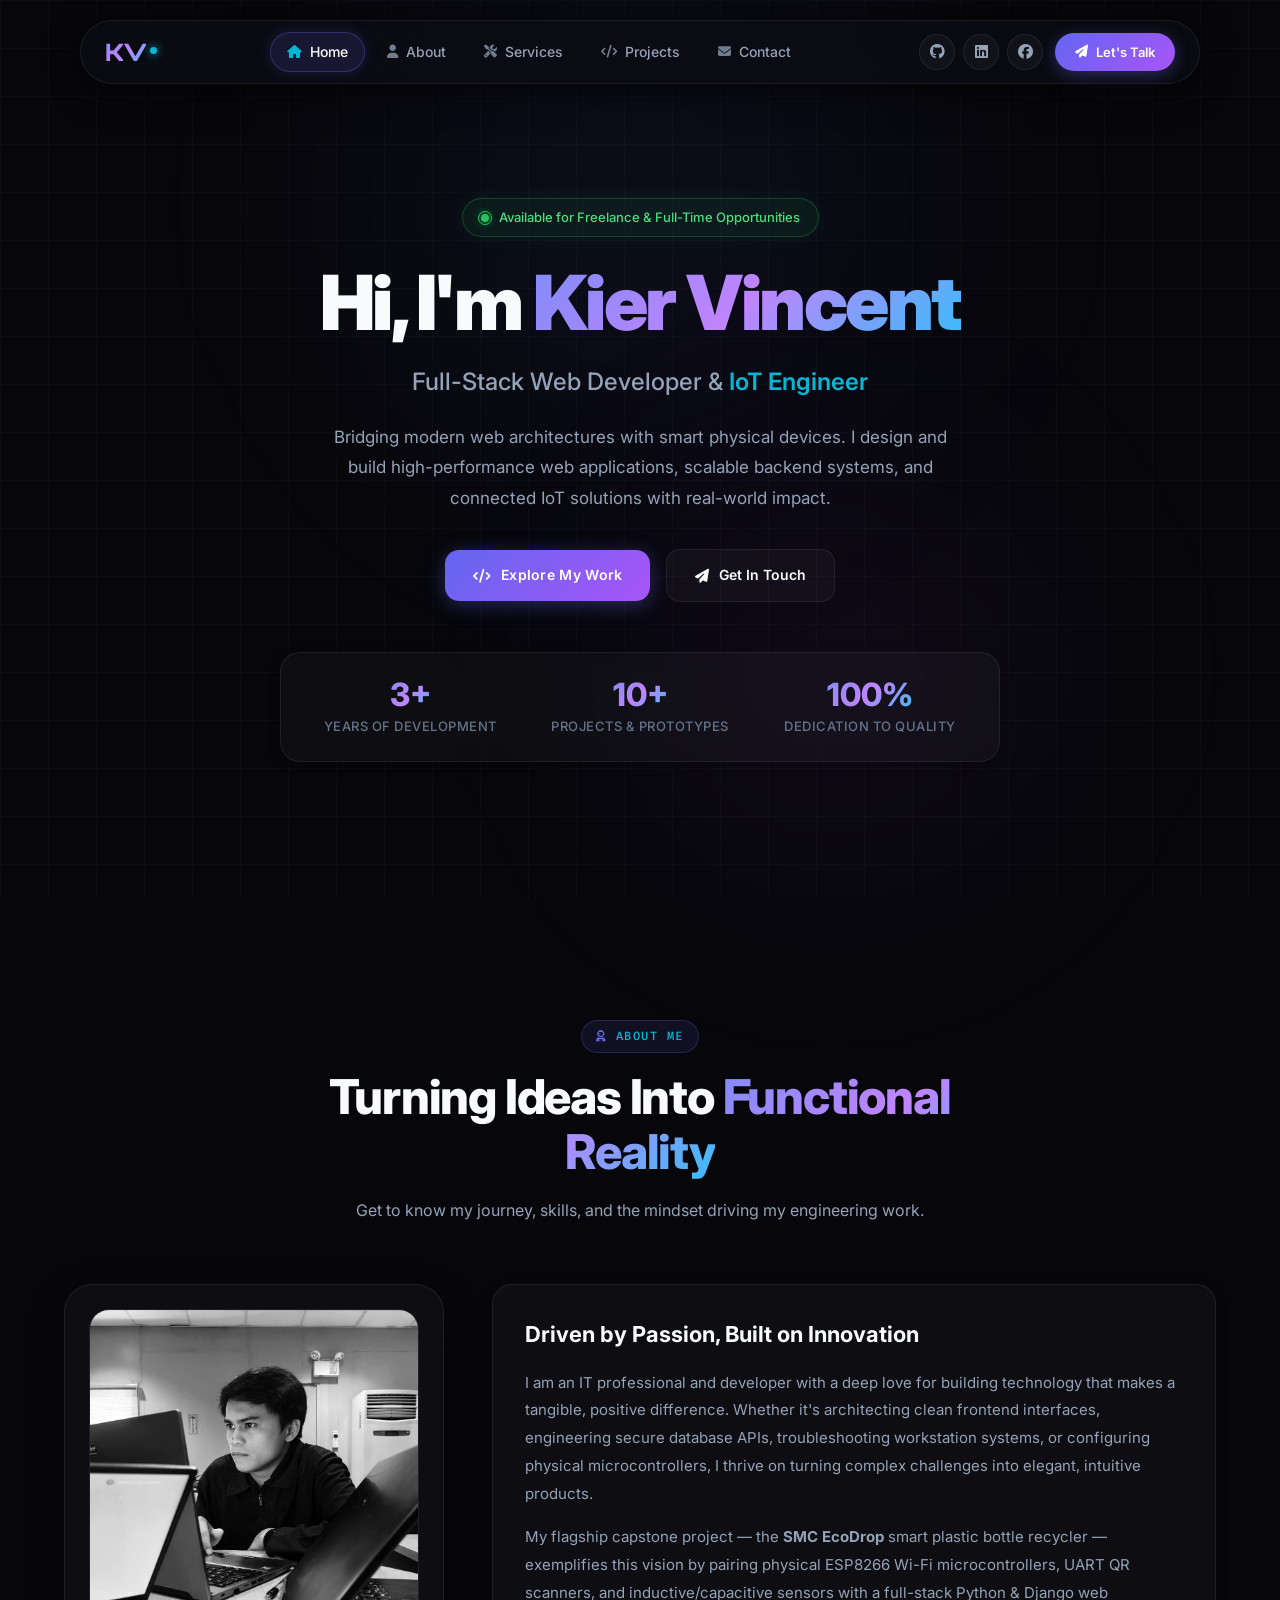
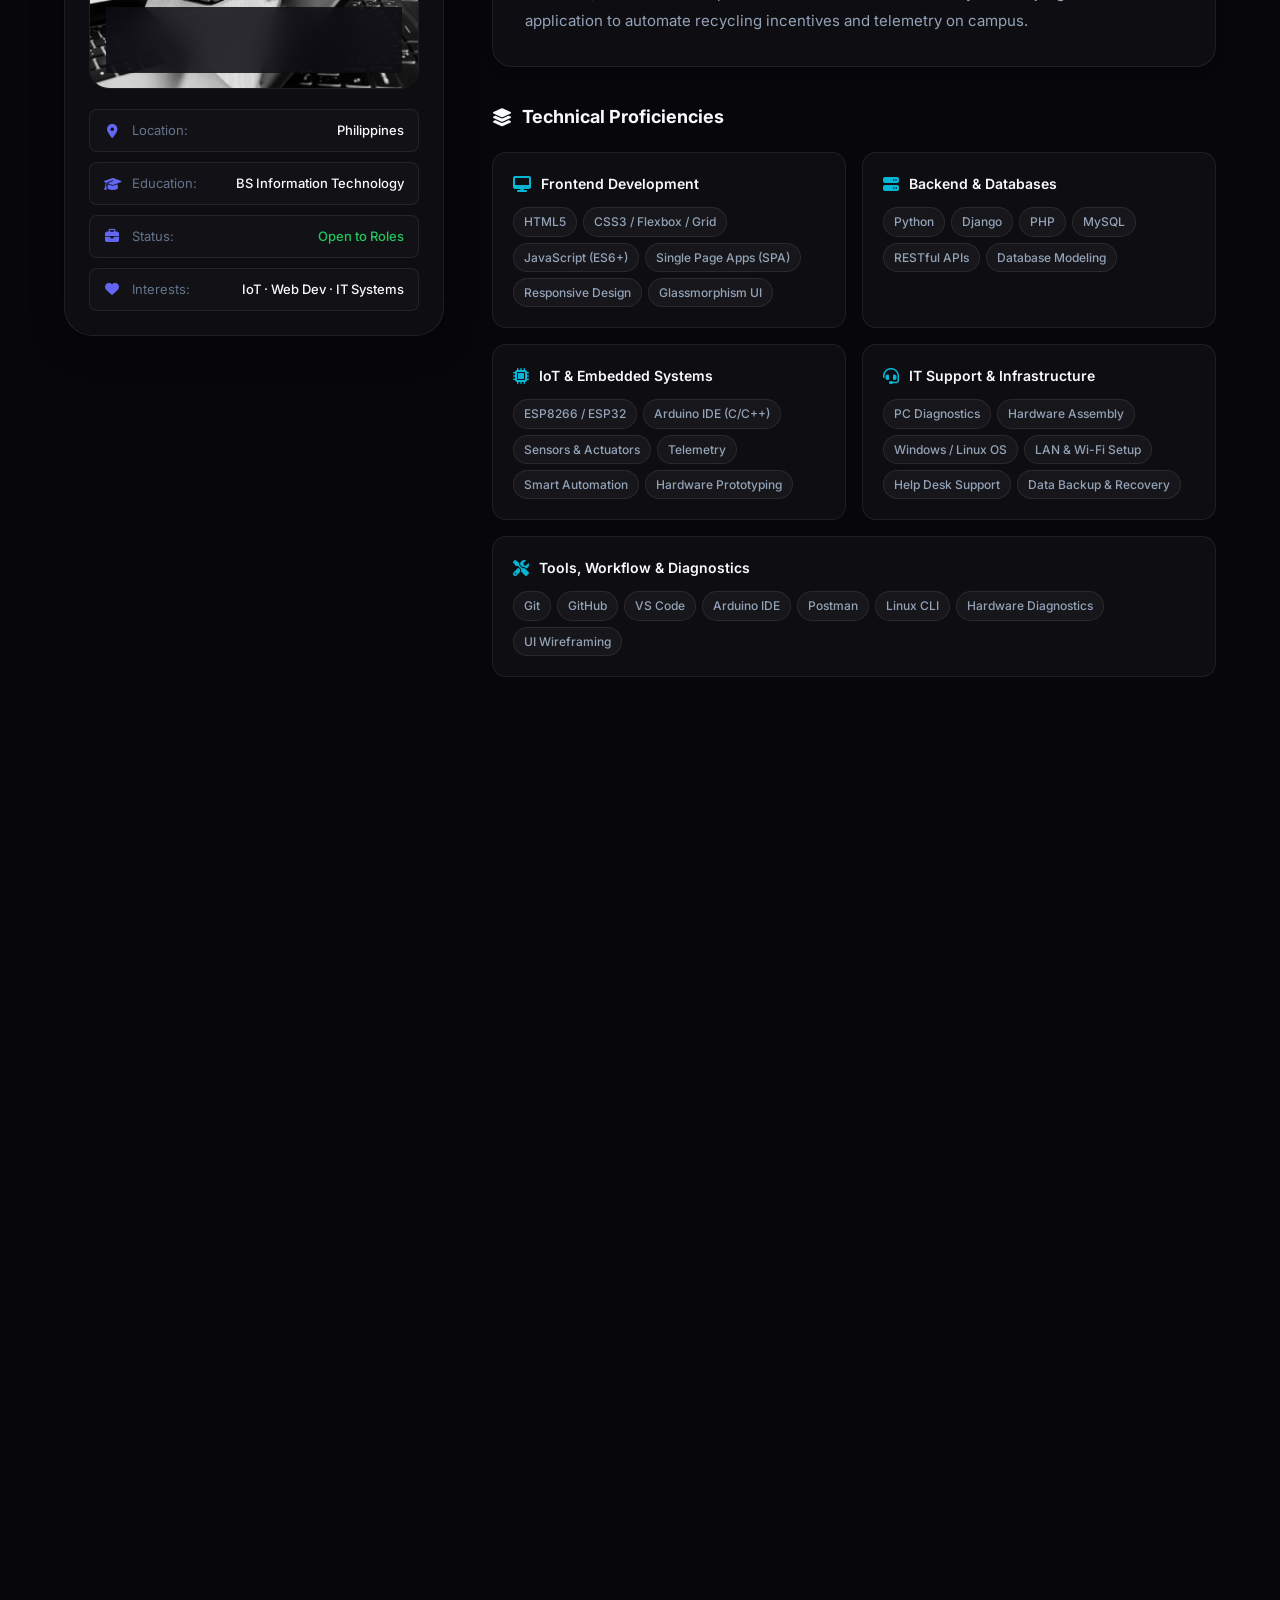
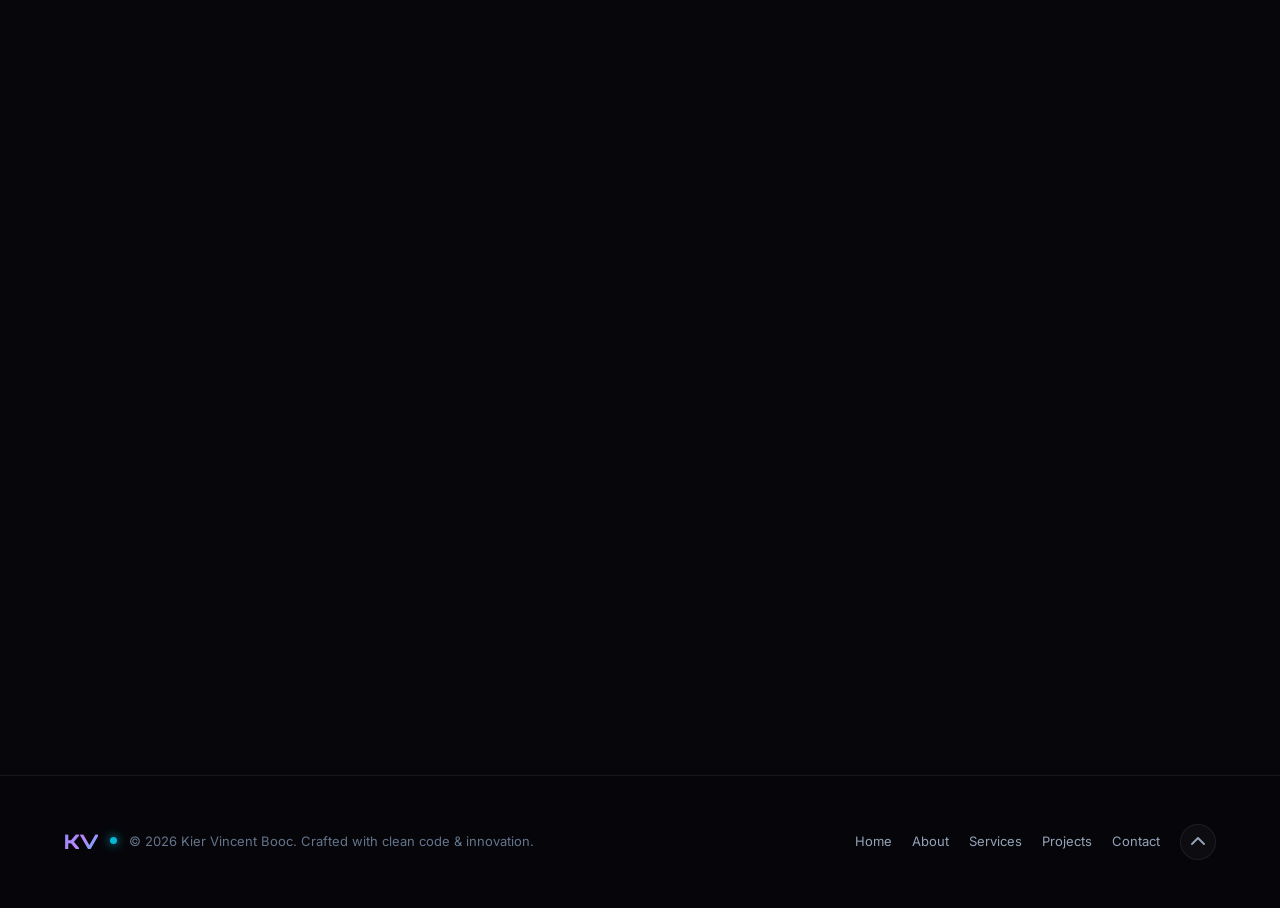
==== commit c0fd7776: "Add IT Staff & Systems Support service offering, tech proficiencies, and contact integration" ====
--- a/index.html
+++ b/index.html
@@ -8,34 +8,25 @@
     <meta name="keywords" content="Kier Vincent Booc, Full Stack Developer, IoT Engineer, Web Developer, Portfolio, Philippines, Arduino, ESP8266, Python, Django">
     <meta name="author" content="Kier Vincent Booc">
 
-    <!-- Open Graph / Social Sharing -->
     <meta property="og:type" content="website">
     <meta property="og:url" content="https://kiervincent5.github.io/">
     <meta property="og:title" content="Kier Vincent Booc — Full-Stack Developer &amp; IoT Engineer">
     <meta property="og:description" content="Modern web experiences, intelligent embedded hardware, and robust backend systems.">
     <meta property="og:image" content="assets/face.webp">
 
-    <!-- Google Fonts Preconnect -->
     <link rel="preconnect" href="https://fonts.googleapis.com">
     <link rel="preconnect" href="https://fonts.gstatic.com" crossorigin>
     <link href="https://fonts.googleapis.com/css2?family=Inter:wght@300;400;500;600;700;800;900&family=Orbitron:wght@500;700;900&family=Fira+Code:wght@400;500;600&display=swap" rel="stylesheet">
 
-    <!-- Font Awesome Icons -->
     <link rel="stylesheet" href="https://cdnjs.cloudflare.com/ajax/libs/font-awesome/6.5.1/css/all.min.css" crossorigin="anonymous" referrerpolicy="no-referrer">
 
-    <!-- Application Stylesheet -->
     <link rel="stylesheet" href="styles/styles.css">
 
-    <!-- Core Application Logic (Deferred) -->
     <script src="js/main.js" defer></script>
 </head>
 <body>
-    <!-- Subtle Grid Background -->
     <div class="bg-grid-pattern" aria-hidden="true"></div>
 
-    <!-- ==========================================================================
-         SITE HEADER & FLOATING NAVIGATION
-         ========================================================================== -->
     <header class="site-header">
         <nav class="navbar" id="navbar" aria-label="Main Navigation">
             <a href="#home" class="nav-brand" aria-label="Kier Vincent — Back to top">
@@ -43,7 +34,6 @@
                 <span class="brand-dot" aria-hidden="true"></span>
             </a>
 
-            <!-- Desktop Menu -->
             <ul class="nav-menu">
                 <li><a href="#home" class="nav-link active" id="nav-home"><i class="fa-solid fa-house" aria-hidden="true"></i> Home</a></li>
                 <li><a href="#about" class="nav-link" id="nav-about"><i class="fa-solid fa-user" aria-hidden="true"></i> About</a></li>
@@ -52,7 +42,6 @@
                 <li><a href="#contact" class="nav-link" id="nav-contact"><i class="fa-solid fa-envelope" aria-hidden="true"></i> Contact</a></li>
             </ul>
 
-            <!-- Header Actions -->
             <div class="nav-actions">
                 <div class="nav-socials">
                     <a href="https://github.com/kiervincent5" class="social-icon-btn" aria-label="GitHub Profile" target="_blank" rel="noopener noreferrer">
@@ -75,7 +64,6 @@
         </nav>
     </header>
 
-    <!-- Mobile Slide-Down Drawer -->
     <div class="mobile-drawer" id="mobileDrawer" role="dialog" aria-label="Mobile Navigation Menu">
         <a href="#home" class="nav-link mobile-link active"><i class="fa-solid fa-house" aria-hidden="true"></i> Home</a>
         <a href="#about" class="nav-link mobile-link"><i class="fa-solid fa-user" aria-hidden="true"></i> About</a>
@@ -89,14 +77,8 @@
         </div>
     </div>
 
-    <!-- ==========================================================================
-         MAIN CONTENT WRAPPER
-         ========================================================================== -->
     <main class="main-wrapper">
 
-        <!-- ----------------------------------------------------------------------
-             SECTION 1: HERO
-             ---------------------------------------------------------------------- -->
         <section id="home" class="hero-section">
             <div class="container hero-content">
                 <div class="status-badge">
@@ -125,7 +107,6 @@
                     </a>
                 </div>
 
-                <!-- Live Metrics Strip -->
                 <div class="hero-stats">
                     <div class="stat-item">
                         <div class="stat-num">3+</div>
@@ -143,9 +124,6 @@
             </div>
         </section>
 
-        <!-- ----------------------------------------------------------------------
-             SECTION 2: ABOUT
-             ---------------------------------------------------------------------- -->
         <section id="about">
             <div class="container">
                 <div class="section-head">
@@ -155,7 +133,6 @@
                 </div>
 
                 <div class="about-grid">
-                    <!-- Profile Card -->
                     <div class="profile-card">
                         <div class="photo-wrapper">
                             <img src="assets/face.webp" alt="Kier Vincent Booc - Full-Stack Developer and IoT Engineer" width="400" height="400" fetchpriority="high">
@@ -187,24 +164,22 @@
                             <div class="profile-info-item">
                                 <i class="fa-solid fa-heart" aria-hidden="true"></i>
                                 <span>Interests:</span>
-                                <span>IoT · Web Dev · UI/UX</span>
-                            </div>
-                        </div>
-                    </div>
-
-                    <!-- Narrative & Categorized Skills -->
+                                <span>IoT · Web Dev · IT Systems</span>
+                            </div>
+                        </div>
+                    </div>
+
                     <div class="about-content">
                         <div class="about-bio-box">
                             <h3>Driven by Passion, Built on Innovation</h3>
                             <p>
-                                I am an IT professional and developer with a deep love for building technology that makes a tangible, positive difference. Whether it's architecting clean frontend interfaces, engineering secure database APIs, or configuring physical microcontrollers, I thrive on turning complex challenges into elegant, intuitive products.
+                                I am an IT professional and developer with a deep love for building technology that makes a tangible, positive difference. Whether it's architecting clean frontend interfaces, engineering secure database APIs, troubleshooting workstation systems, or configuring physical microcontrollers, I thrive on turning complex challenges into elegant, intuitive products.
                             </p>
                             <p>
                                 My flagship capstone project — the <strong>SMC EcoDrop</strong> smart plastic bottle recycler — exemplifies this vision by pairing physical ESP8266 Wi-Fi microcontrollers, UART QR scanners, and inductive/capacitive sensors with a full-stack Python &amp; Django web application to automate recycling incentives and telemetry on campus.
                             </p>
                         </div>
 
-                        <!-- Skills Categorized -->
                         <div class="skills-block">
                             <div class="skills-block-title">
                                 <i class="fa-solid fa-layer-group" aria-hidden="true"></i>
@@ -212,7 +187,6 @@
                             </div>
 
                             <div class="skills-categories">
-                                <!-- Frontend -->
                                 <div class="skill-category-card">
                                     <div class="category-header">
                                         <i class="fa-solid fa-desktop" aria-hidden="true"></i>
@@ -228,7 +202,6 @@
                                     </div>
                                 </div>
 
-                                <!-- Backend & Databases -->
                                 <div class="skill-category-card">
                                     <div class="category-header">
                                         <i class="fa-solid fa-server" aria-hidden="true"></i>
@@ -244,7 +217,6 @@
                                     </div>
                                 </div>
 
-                                <!-- IoT & Hardware -->
                                 <div class="skill-category-card">
                                     <div class="category-header">
                                         <i class="fa-solid fa-microchip" aria-hidden="true"></i>
@@ -260,18 +232,34 @@
                                     </div>
                                 </div>
 
-                                <!-- Tools & Workflow -->
                                 <div class="skill-category-card">
                                     <div class="category-header">
+                                        <i class="fa-solid fa-headset" aria-hidden="true"></i>
+                                        <h4>IT Support &amp; Infrastructure</h4>
+                                    </div>
+                                    <div class="skills-pills">
+                                        <span class="skill-pill">PC Diagnostics</span>
+                                        <span class="skill-pill">Hardware Assembly</span>
+                                        <span class="skill-pill">Windows / Linux OS</span>
+                                        <span class="skill-pill">LAN &amp; Wi-Fi Setup</span>
+                                        <span class="skill-pill">Help Desk Support</span>
+                                        <span class="skill-pill">Data Backup &amp; Recovery</span>
+                                    </div>
+                                </div>
+
+                                <div class="skill-category-card skill-category-wide">
+                                    <div class="category-header">
                                         <i class="fa-solid fa-screwdriver-wrench" aria-hidden="true"></i>
-                                        <h4>Tools &amp; Workflow</h4>
+                                        <h4>Tools, Workflow &amp; Diagnostics</h4>
                                     </div>
                                     <div class="skills-pills">
                                         <span class="skill-pill">Git</span>
                                         <span class="skill-pill">GitHub</span>
                                         <span class="skill-pill">VS Code</span>
+                                        <span class="skill-pill">Arduino IDE</span>
                                         <span class="skill-pill">Postman</span>
-                                        <span class="skill-pill">Linux Basics</span>
+                                        <span class="skill-pill">Linux CLI</span>
+                                        <span class="skill-pill">Hardware Diagnostics</span>
                                         <span class="skill-pill">UI Wireframing</span>
                                     </div>
                                 </div>
@@ -283,9 +271,6 @@
             </div>
         </section>
 
-        <!-- ----------------------------------------------------------------------
-             SECTION 3: SERVICES
-             ---------------------------------------------------------------------- -->
         <section id="services">
             <div class="container">
                 <div class="section-head">
@@ -295,7 +280,6 @@
                 </div>
 
                 <div class="services-grid">
-                    <!-- Service 1 -->
                     <div class="service-card">
                         <div class="service-icon-box">
                             <i class="fa-solid fa-laptop-code" aria-hidden="true"></i>
@@ -310,12 +294,11 @@
                             <li><i class="fa-solid fa-circle-check" aria-hidden="true"></i> Modern Single Page Applications (SPA)</li>
                             <li><i class="fa-solid fa-circle-check" aria-hidden="true"></i> Cross-Browser Consistency &amp; Performance</li>
                         </ul>
-                        <a href="#contact" class="service-action-link">
+                        <a href="#contact" class="service-action-link" data-service="Full-Stack Web Development">
                             Inquire about web dev <i class="fa-solid fa-arrow-right" aria-hidden="true"></i>
                         </a>
                     </div>
 
-                    <!-- Service 2 -->
                     <div class="service-card">
                         <div class="service-icon-box">
                             <i class="fa-solid fa-microchip" aria-hidden="true"></i>
@@ -330,12 +313,11 @@
                             <li><i class="fa-solid fa-circle-check" aria-hidden="true"></i> Real-time Environmental Monitoring</li>
                             <li><i class="fa-solid fa-circle-check" aria-hidden="true"></i> Smart Automation &amp; Control Systems</li>
                         </ul>
-                        <a href="#contact" class="service-action-link">
+                        <a href="#contact" class="service-action-link" data-service="IoT & Hardware Prototyping">
                             Inquire about IoT <i class="fa-solid fa-arrow-right" aria-hidden="true"></i>
                         </a>
                     </div>
 
-                    <!-- Service 3 -->
                     <div class="service-card">
                         <div class="service-icon-box">
                             <i class="fa-solid fa-server" aria-hidden="true"></i>
@@ -350,12 +332,11 @@
                             <li><i class="fa-solid fa-circle-check" aria-hidden="true"></i> User Authentication &amp; Role Access Control</li>
                             <li><i class="fa-solid fa-circle-check" aria-hidden="true"></i> Data Analytics &amp; Query Optimization</li>
                         </ul>
-                        <a href="#contact" class="service-action-link">
+                        <a href="#contact" class="service-action-link" data-service="API & Backend Systems">
                             Inquire about backend <i class="fa-solid fa-arrow-right" aria-hidden="true"></i>
                         </a>
                     </div>
 
-                    <!-- Service 4 -->
                     <div class="service-card">
                         <div class="service-icon-box">
                             <i class="fa-solid fa-wand-magic-sparkles" aria-hidden="true"></i>
@@ -370,17 +351,41 @@
                             <li><i class="fa-solid fa-circle-check" aria-hidden="true"></i> Mobile Viewport &amp; Accessibility Fixes</li>
                             <li><i class="fa-solid fa-circle-check" aria-hidden="true"></i> Interactive Components &amp; Animations</li>
                         </ul>
-                        <a href="#contact" class="service-action-link">
+                        <a href="#contact" class="service-action-link" data-service="UI/UX & Web Modernization">
                             Inquire about redesign <i class="fa-solid fa-arrow-right" aria-hidden="true"></i>
                         </a>
                     </div>
+
+                    <div class="service-card service-card-wide">
+                        <div class="service-card-main">
+                            <div class="service-card-header-row">
+                                <div class="service-icon-box">
+                                    <i class="fa-solid fa-headset" aria-hidden="true"></i>
+                                </div>
+                                <span class="badge-featured badge-purple"><i class="fa-solid fa-screwdriver-wrench" aria-hidden="true"></i> Systems &amp; Help Desk</span>
+                            </div>
+                            <h3 class="service-title">IT Staff &amp; Systems Support</h3>
+                            <p class="service-desc">
+                                Delivering dependable end-user technical support, PC workstation diagnostics, operating system deployment, and local network setups to keep office environments and IT infrastructure running smoothly with zero downtime.
+                            </p>
+                            <a href="#contact" class="service-action-link" data-service="IT Staff & Systems Support">
+                                Inquire about IT support <i class="fa-solid fa-arrow-right" aria-hidden="true"></i>
+                            </a>
+                        </div>
+                        <div class="service-card-side">
+                            <ul class="service-features-list service-features-wide">
+                                <li><i class="fa-solid fa-circle-check" aria-hidden="true"></i> Workstation &amp; PC Diagnostics, Assembly &amp; Upgrades</li>
+                                <li><i class="fa-solid fa-circle-check" aria-hidden="true"></i> Windows &amp; Linux OS Installation, Driver Setup &amp; Recovery</li>
+                                <li><i class="fa-solid fa-circle-check" aria-hidden="true"></i> Local Network (LAN, Wi-Fi Routers, Access Points) Setup</li>
+                                <li><i class="fa-solid fa-circle-check" aria-hidden="true"></i> End-User Help Desk, Peripheral &amp; Hardware Troubleshooting</li>
+                                <li><i class="fa-solid fa-circle-check" aria-hidden="true"></i> Preventative Maintenance, Security Updates &amp; Backups</li>
+                            </ul>
+                        </div>
+                    </div>
                 </div>
             </div>
         </section>
 
-        <!-- ----------------------------------------------------------------------
-             SECTION 4: PROJECTS
-             ---------------------------------------------------------------------- -->
         <section id="projects">
             <div class="container">
                 <div class="section-head">
@@ -391,7 +396,6 @@
 
                 <div class="projects-list">
 
-                    <!-- Spotlight Project: SMC EcoDrop Capstone -->
                     <div class="project-card-featured">
                         <div class="project-preview-media clickable-image" data-project-id="ecodrop" tabindex="0" role="button" aria-label="View screenshots for SMC EcoDrop">
                             <img src="assets/plasticbottle-recycle.jpg" alt="SMC EcoDrop Smart Recycler" width="600" height="450" loading="lazy" decoding="async">
@@ -421,7 +425,6 @@
                                 <span class="tech-tag"><i class="fa-solid fa-arrows-spin" aria-hidden="true"></i> MG996R Servo</span>
                             </div>
 
-                            <!-- Hardware & Software Specs Breakdown -->
                             <div class="project-specs-grid">
                                 <div class="spec-col">
                                     <div class="spec-col-title"><i class="fa-solid fa-microchip" aria-hidden="true"></i> Hardware System</div>
@@ -458,10 +461,8 @@
                         </div>
                     </div>
 
-                    <!-- Secondary Projects 2-Column Grid -->
                     <div class="projects-sub-grid">
 
-                        <!-- Project 2: Django REST Backend -->
                         <div class="project-sub-card">
                             <div class="sub-card-media clickable-image" data-project-id="django" tabindex="0" role="button" aria-label="View Django Backend screenshot">
                                 <img src="assets/django-dashboard.png" alt="Django REST Backend Platform" width="600" height="380" loading="lazy" decoding="async">
@@ -493,7 +494,6 @@
                             </div>
                         </div>
 
-                        <!-- Project 3: Smart IoT Mobile Controller -->
                         <div class="project-sub-card">
                             <div class="sub-card-media clickable-image" data-project-id="iotMobile" tabindex="0" role="button" aria-label="View IoT Mobile screenshot">
                                 <img src="assets/iot-mobile.png" alt="IoT Mobile Controller" width="600" height="380" loading="lazy" decoding="async">
@@ -530,9 +530,6 @@
             </div>
         </section>
 
-        <!-- ----------------------------------------------------------------------
-             SECTION 5: CONTACT
-             ---------------------------------------------------------------------- -->
         <section id="contact">
             <div class="container">
                 <div class="section-head">
@@ -542,7 +539,6 @@
                 </div>
 
                 <div class="contact-grid">
-                    <!-- Contact Info Panel -->
                     <div class="contact-info-panel">
                         <div class="contact-card-box">
                             <h3>Let's Connect</h3>
@@ -589,7 +585,6 @@
                         </div>
                     </div>
 
-                    <!-- Contact Form Panel -->
                     <div class="contact-form-panel">
                         <form class="contact-form" id="contactForm" novalidate>
                             <div class="form-row">
@@ -612,6 +607,7 @@
                                 <label for="serviceInterest">Service of Interest</label>
                                 <select id="serviceInterest" name="serviceInterest">
                                     <option value="General Inquiry">General Inquiry / Greeting</option>
+                                    <option value="IT Staff & Systems Support">IT Staff &amp; Systems Support</option>
                                     <option value="Full-Stack Web Development">Full-Stack Web Development</option>
                                     <option value="IoT & Hardware Prototyping">IoT &amp; Hardware Prototyping</option>
                                     <option value="API & Backend Systems">API &amp; Backend Systems</option>
@@ -639,9 +635,6 @@
 
     </main>
 
-    <!-- ==========================================================================
-         SITE FOOTER
-         ========================================================================== -->
     <footer class="site-footer">
         <div class="container footer-content">
             <div class="footer-brand">
@@ -663,13 +656,9 @@
         </div>
     </footer>
 
-    <!-- ==========================================================================
-         SCREENSHOT GALLERY MODAL LIGHTBOX
-         ========================================================================== -->
     <div id="projectModal" class="modal" role="dialog" aria-modal="true" aria-labelledby="modalTitle">
         <div class="modal-content">
             <button type="button" class="close-modal" id="closeModalBtn" aria-label="Close modal">&times;</button>
-            
             <div class="modal-media-frame">
                 <div class="modal-controls">
                     <button type="button" class="nav-arrow prev-arrow" aria-label="Previous screenshot"><i class="fa-solid fa-chevron-left" aria-hidden="true"></i></button>
@@ -687,4 +676,4 @@
         </div>
     </div>
 </body>
-</html>+</html>
--- a/styles/styles.css
+++ b/styles/styles.css
@@ -784,6 +784,10 @@
     gap: 16px;
 }
 
+.skill-category-card.skill-category-wide {
+    grid-column: 1 / -1;
+}
+
 .skill-category-card {
     background: var(--bg-card);
     border: 1px solid var(--border-subtle);
@@ -958,6 +962,43 @@
 .service-action-link:hover {
     color: #fff;
     transform: translateX(4px);
+}
+
+.service-card-wide {
+    grid-column: 1 / -1;
+    display: grid;
+    grid-template-columns: 1.15fr 1fr;
+    gap: 36px;
+    align-items: center;
+}
+
+.service-card-main {
+    display: flex;
+    flex-direction: column;
+    gap: 16px;
+}
+
+.service-card-side {
+    height: 100%;
+    display: flex;
+    flex-direction: column;
+    justify-content: center;
+}
+
+.service-card-header-row {
+    display: flex;
+    align-items: center;
+    justify-content: space-between;
+    gap: 16px;
+    flex-wrap: wrap;
+}
+
+.service-features-wide {
+    padding-top: 0;
+    border-top: none;
+    border-left: 1px solid var(--border-subtle);
+    padding-left: 28px;
+    gap: 14px;
 }
 
 /* ==========================================================================
@@ -1499,6 +1540,12 @@
     border-color: var(--border-accent);
     background: rgba(99, 102, 241, 0.05);
     box-shadow: 0 0 0 3px rgba(99, 102, 241, 0.15);
+}
+
+.form-group select option {
+    background: #0d0d15;
+    color: var(--text-primary);
+    padding: 10px;
 }
 
 .form-group textarea {
@@ -1829,6 +1876,18 @@
     .skills-categories {
         grid-template-columns: 1fr;
     }
+
+    .service-card-wide {
+        grid-template-columns: 1fr;
+        gap: 24px;
+    }
+
+    .service-features-wide {
+        border-left: none;
+        padding-left: 0;
+        padding-top: 18px;
+        border-top: 1px solid var(--border-subtle);
+    }
 }
 
 @media (max-width: 820px) {
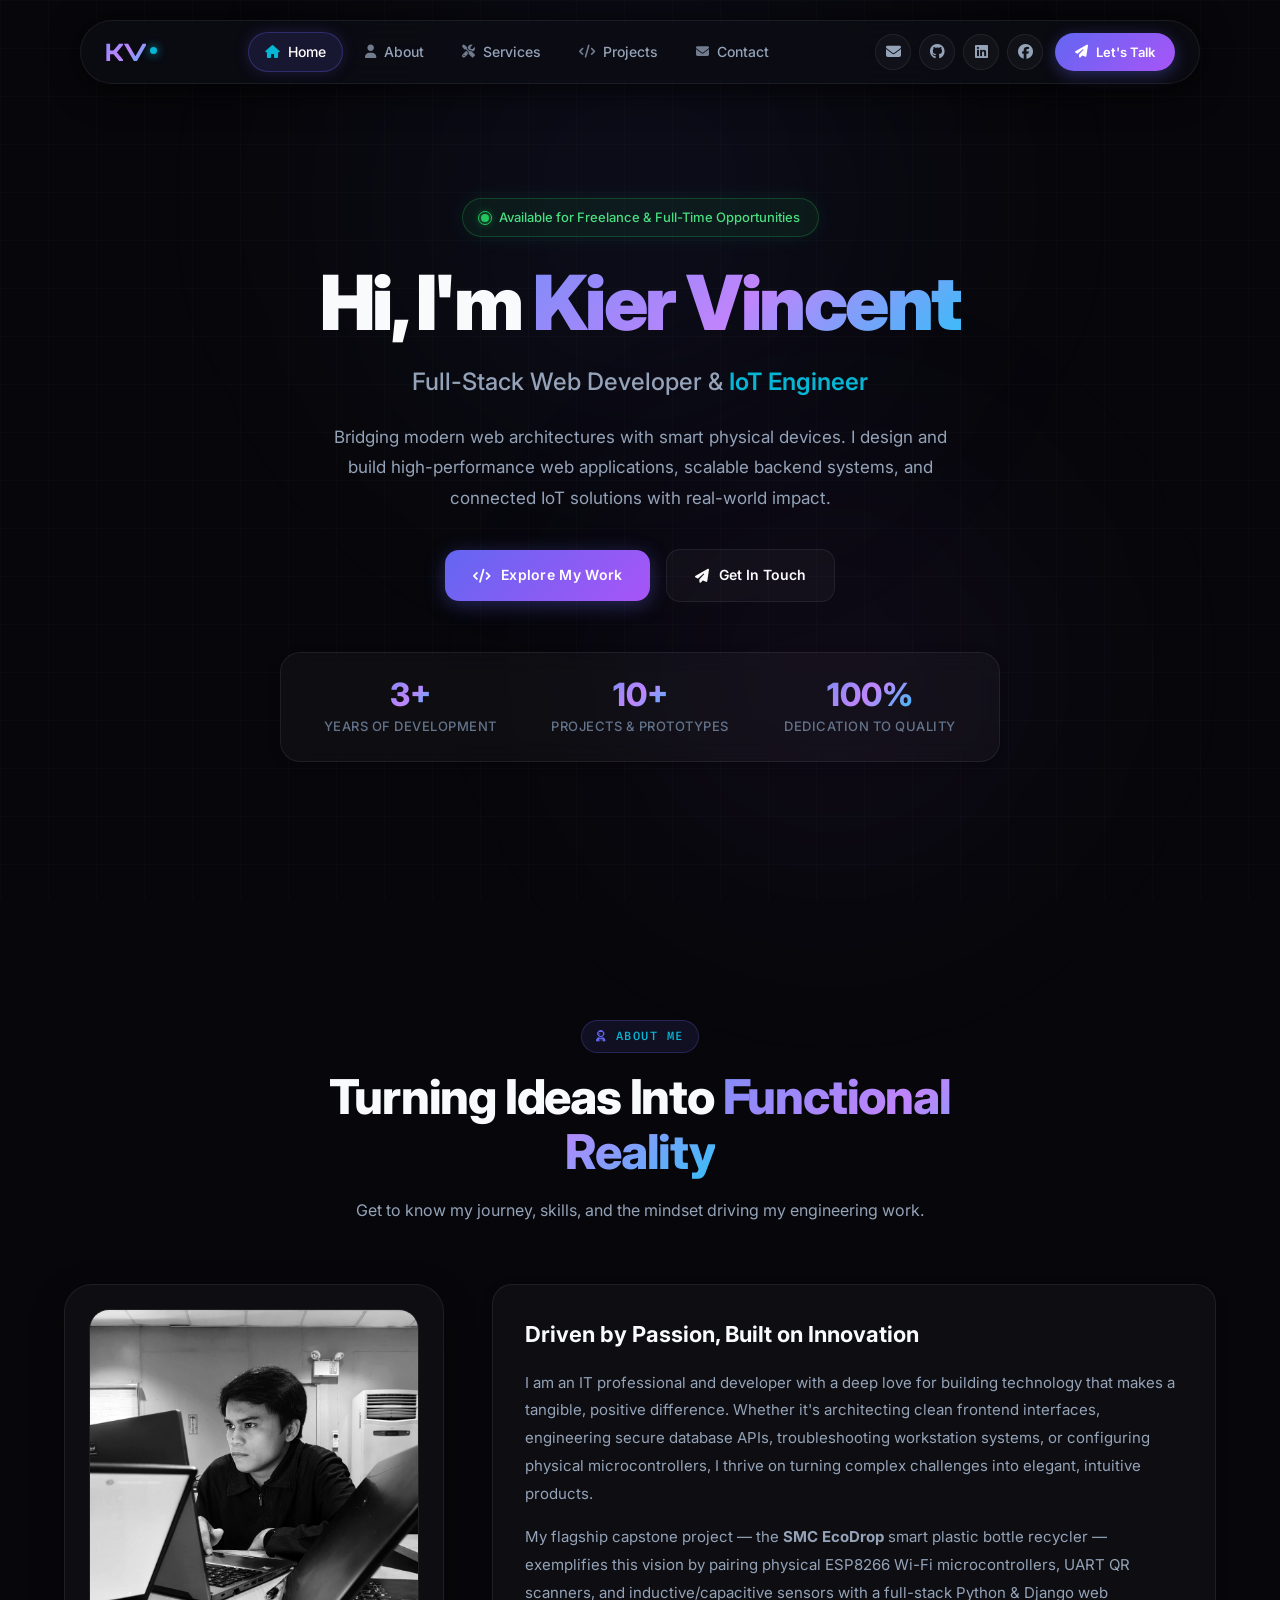
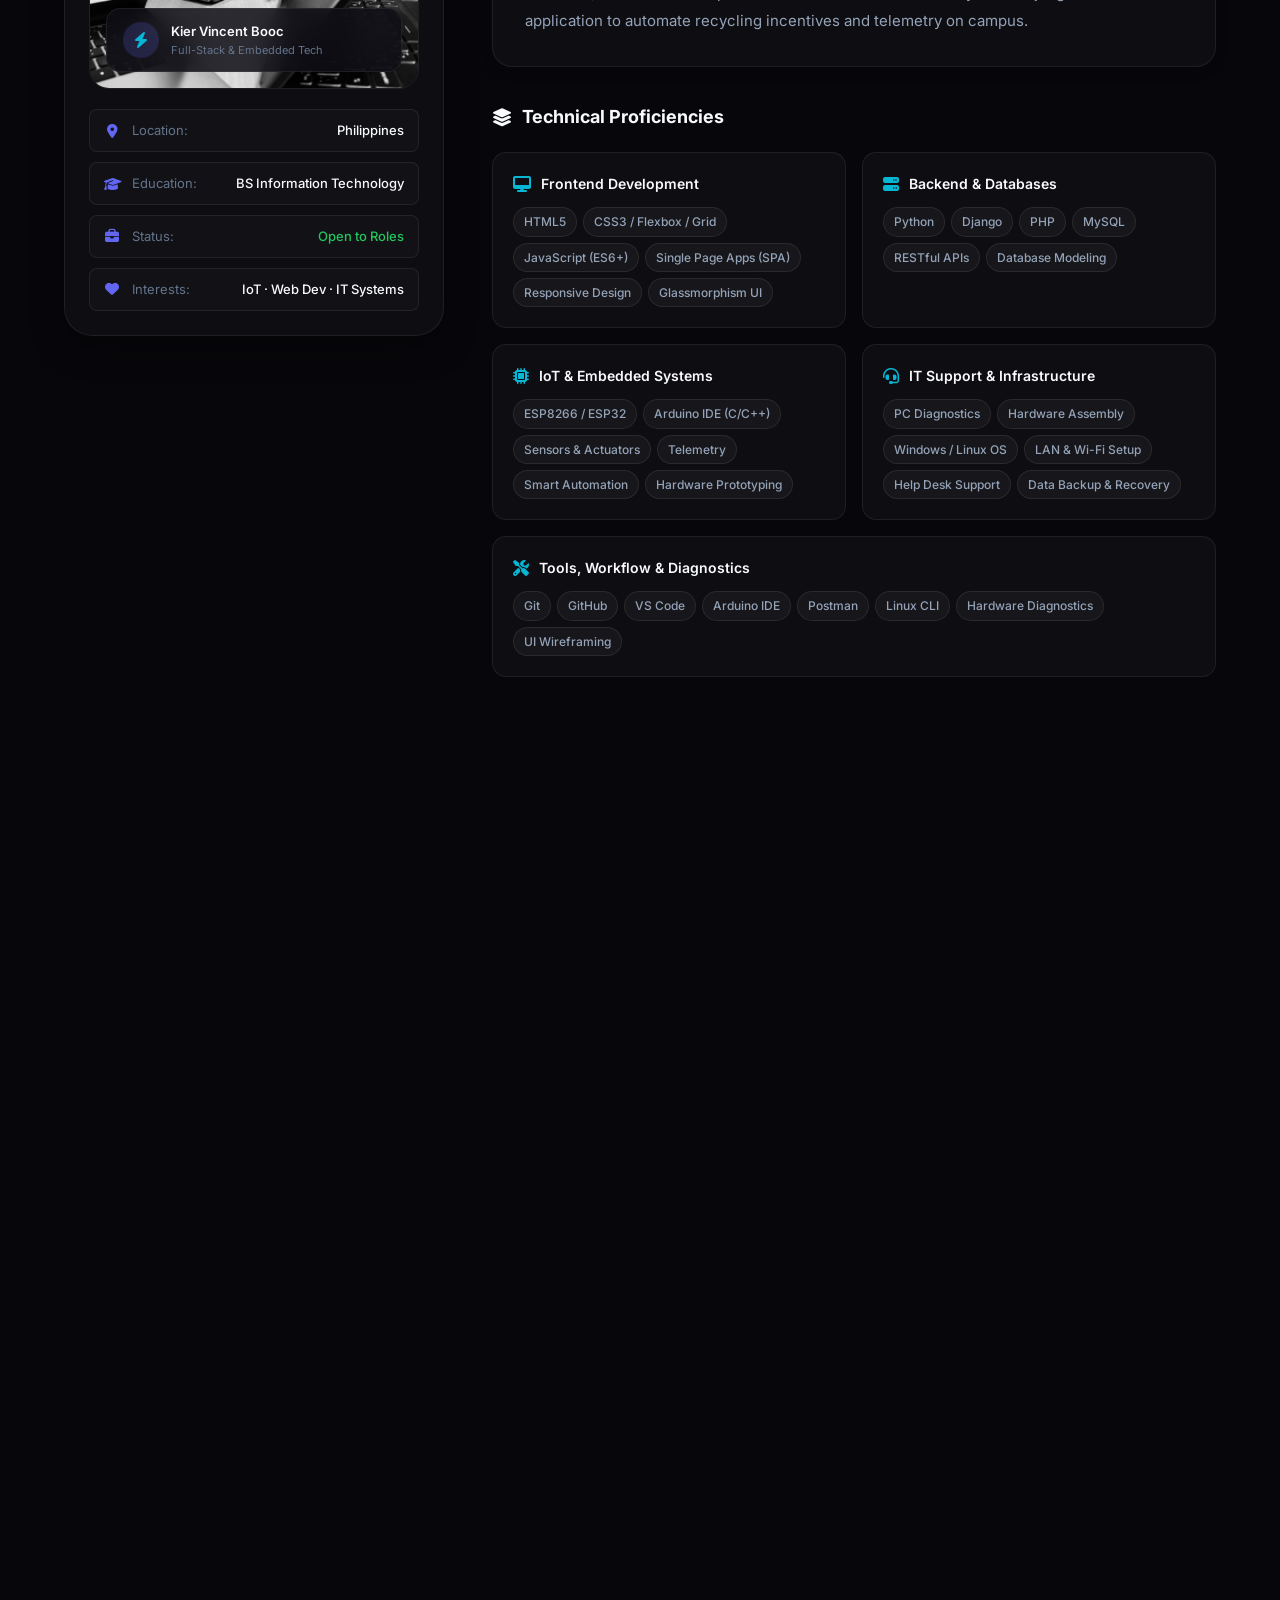
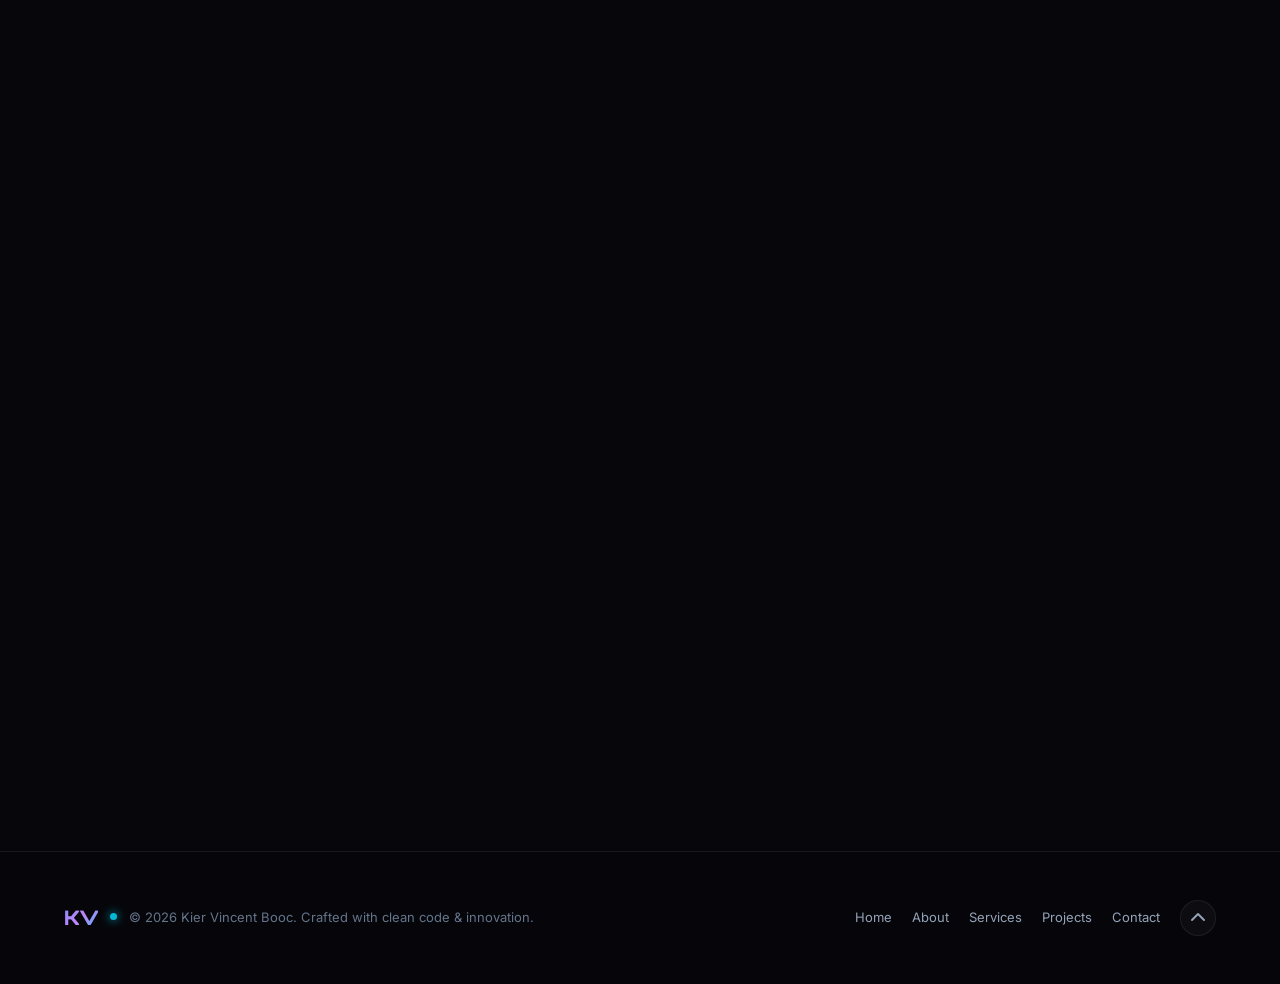
==== commit 449db1ee: "Connect contact form to kiervincent5@gmail.com and add direct email channel" ====
--- a/index.html
+++ b/index.html
@@ -44,6 +44,9 @@
 
             <div class="nav-actions">
                 <div class="nav-socials">
+                    <a href="mailto:kiervincent5@gmail.com" class="social-icon-btn" aria-label="Email Kier Vincent" title="kiervincent5@gmail.com">
+                        <i class="fa-solid fa-envelope" aria-hidden="true"></i>
+                    </a>
                     <a href="https://github.com/kiervincent5" class="social-icon-btn" aria-label="GitHub Profile" target="_blank" rel="noopener noreferrer">
                         <i class="fa-brands fa-github" aria-hidden="true"></i>
                     </a>
@@ -71,6 +74,7 @@
         <a href="#projects" class="nav-link mobile-link"><i class="fa-solid fa-code" aria-hidden="true"></i> Projects</a>
         <a href="#contact" class="nav-link mobile-link"><i class="fa-solid fa-envelope" aria-hidden="true"></i> Contact</a>
         <div class="mobile-drawer-socials">
+            <a href="mailto:kiervincent5@gmail.com" class="social-icon-btn" aria-label="Email Kier Vincent"><i class="fa-solid fa-envelope" aria-hidden="true"></i></a>
             <a href="https://github.com/kiervincent5" class="social-icon-btn" aria-label="GitHub Profile" target="_blank" rel="noopener noreferrer"><i class="fa-brands fa-github" aria-hidden="true"></i></a>
             <a href="https://www.linkedin.com/in/kier-vincent-booc-4b088727a/" class="social-icon-btn" aria-label="LinkedIn Profile" target="_blank" rel="noopener noreferrer"><i class="fa-brands fa-linkedin" aria-hidden="true"></i></a>
             <a href="https://www.facebook.com/kiervincent35" class="social-icon-btn" aria-label="Facebook Profile" target="_blank" rel="noopener noreferrer"><i class="fa-brands fa-facebook" aria-hidden="true"></i></a>
@@ -547,6 +551,15 @@
                             </p>
 
                             <div class="contact-channels">
+                                <a href="mailto:kiervincent5@gmail.com" class="channel-link channel-email">
+                                    <div class="channel-icon"><i class="fa-solid fa-envelope" aria-hidden="true"></i></div>
+                                    <div class="channel-details">
+                                        <div class="channel-label">Direct Email</div>
+                                        <div class="channel-val">kiervincent5@gmail.com</div>
+                                    </div>
+                                    <i class="fa-solid fa-arrow-right" aria-hidden="true"></i>
+                                </a>
+
                                 <a href="https://www.facebook.com/kiervincent35" class="channel-link channel-facebook" target="_blank" rel="noopener noreferrer">
                                     <div class="channel-icon"><i class="fa-brands fa-facebook-f" aria-hidden="true"></i></div>
                                     <div class="channel-details">
@@ -586,7 +599,10 @@
                     </div>
 
                     <div class="contact-form-panel">
-                        <form class="contact-form" id="contactForm" novalidate>
+                        <form class="contact-form" id="contactForm" action="https://formsubmit.co/kiervincent5@gmail.com" method="POST" novalidate>
+                            <input type="hidden" name="_captcha" value="false">
+                            <input type="hidden" name="_template" value="table">
+                            <input type="hidden" name="_subject" value="New Portfolio Message via Kier Vincent's Website">
                             <div class="form-row">
                                 <div class="form-group">
                                     <label for="firstName">First Name</label>
--- a/styles/styles.css
+++ b/styles/styles.css
@@ -1398,6 +1398,12 @@
     flex-shrink: 0;
 }
 
+.channel-email .channel-icon {
+    background: rgba(234, 67, 53, 0.15);
+    border: 1px solid rgba(234, 67, 53, 0.35);
+    color: #EA4335;
+}
+
 .channel-facebook .channel-icon {
     background: rgba(24, 119, 242, 0.15);
     border: 1px solid rgba(24, 119, 242, 0.3);
@@ -1572,6 +1578,19 @@
     border: 1px solid rgba(34, 197, 94, 0.3);
     color: #4ade80;
     display: block !important;
+}
+
+.status-alert-error {
+    background: rgba(239, 68, 68, 0.12);
+    border: 1px solid rgba(239, 68, 68, 0.3);
+    color: #fca5a5;
+    display: block !important;
+}
+
+.status-alert-error a {
+    color: #67e8f9;
+    text-decoration: underline;
+    font-weight: 600;
 }
 
 /* ==========================================================================
